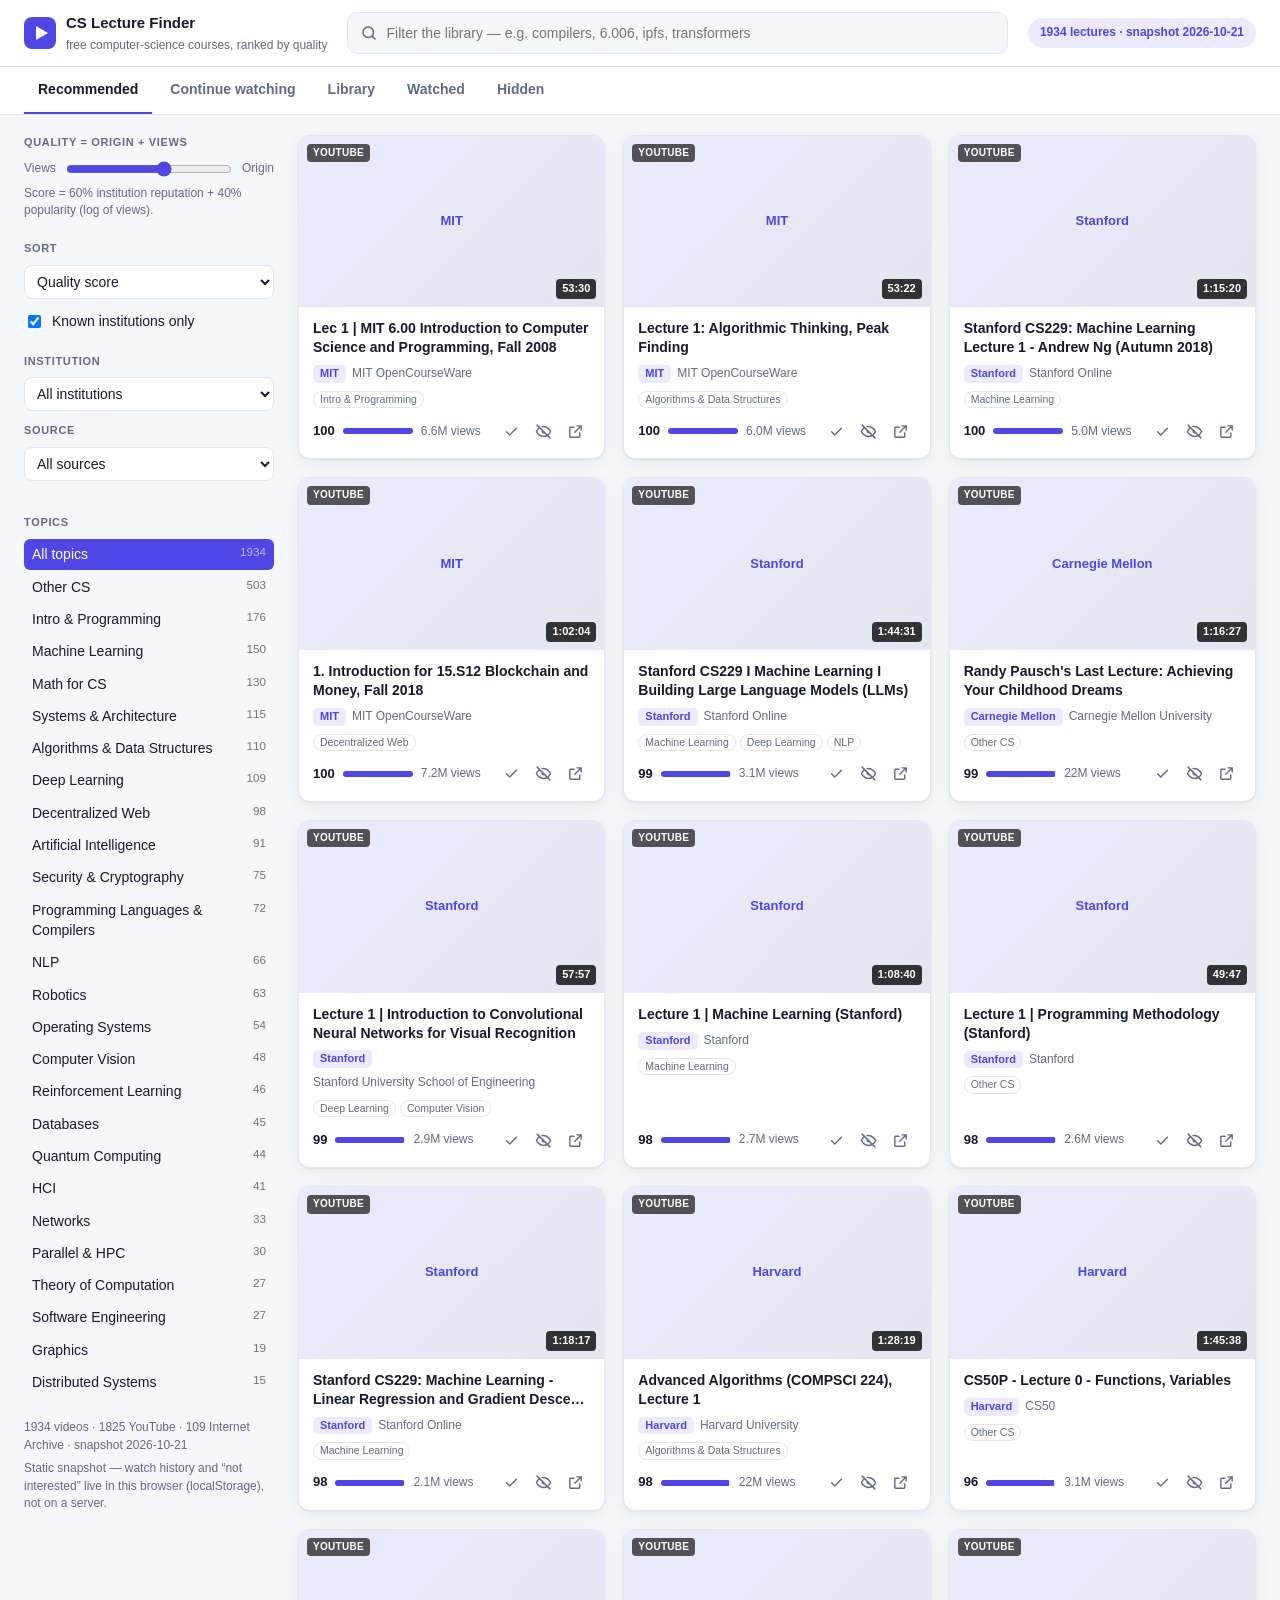
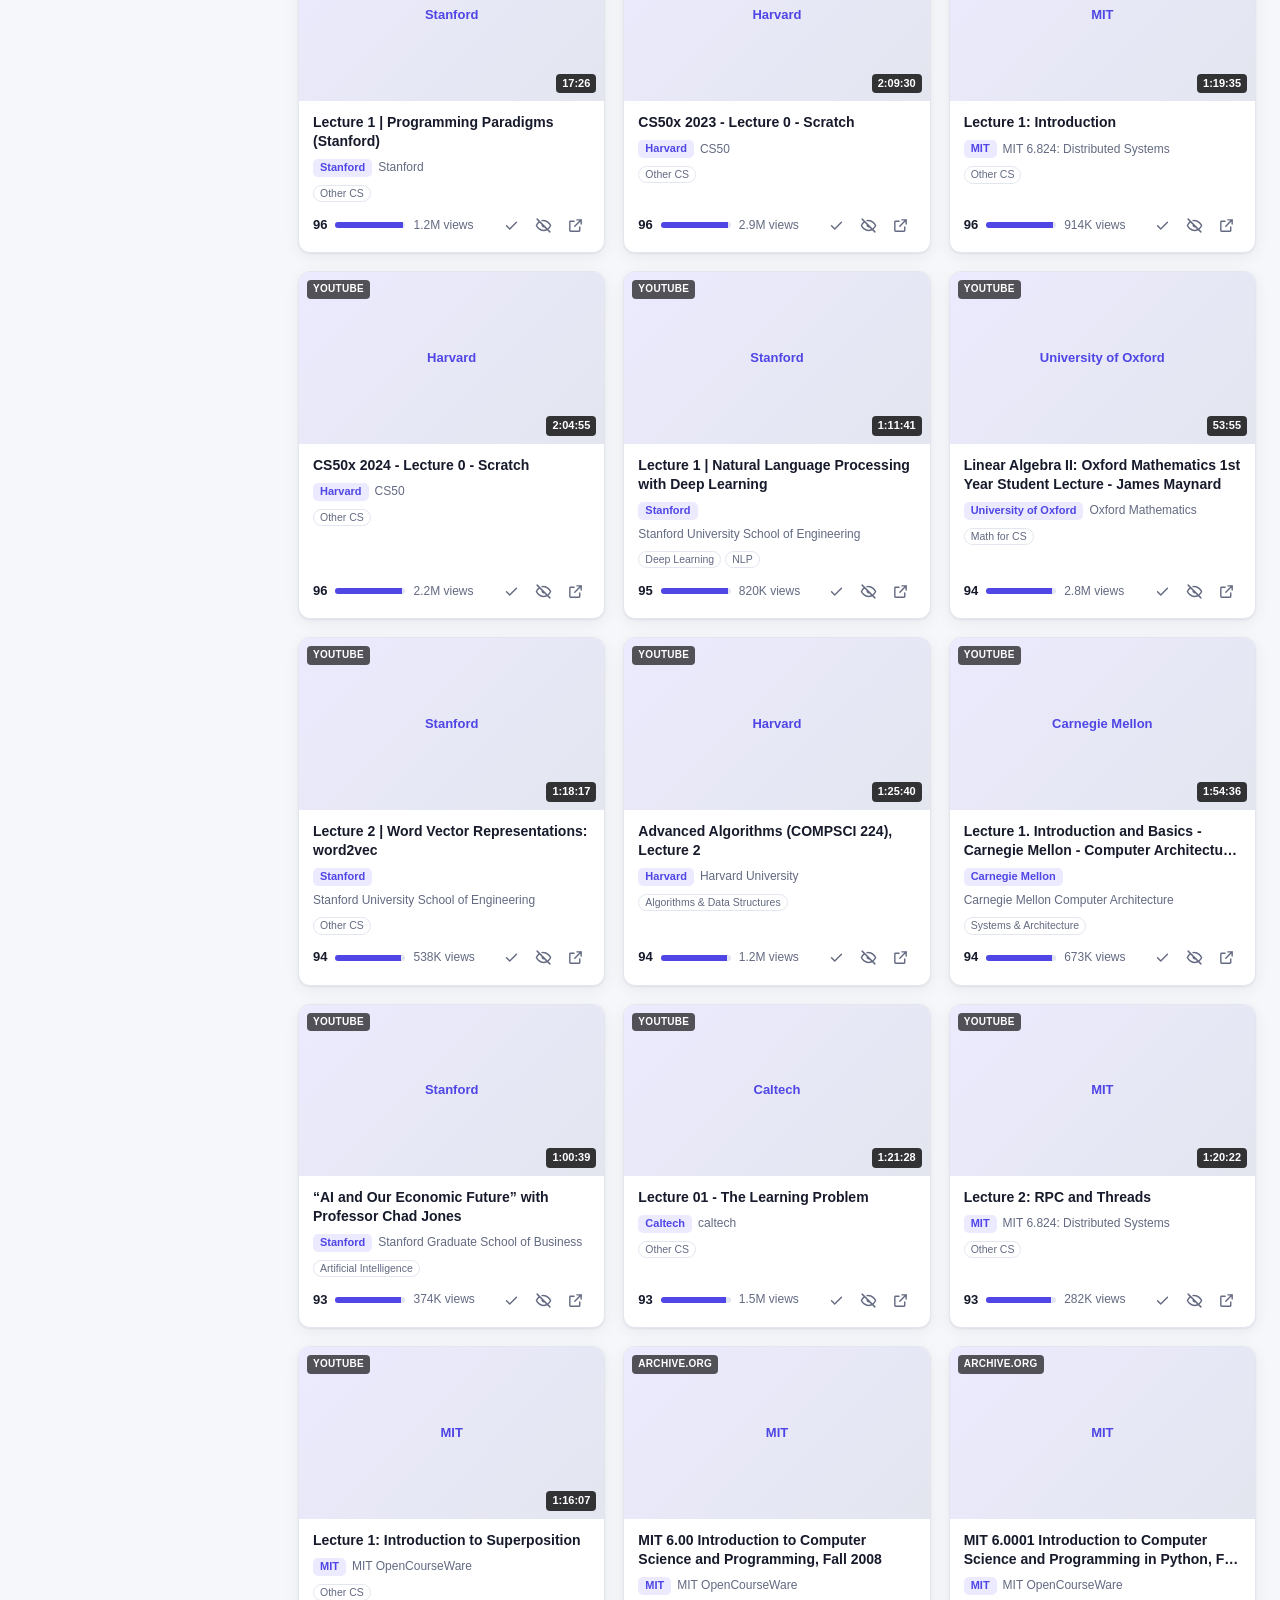
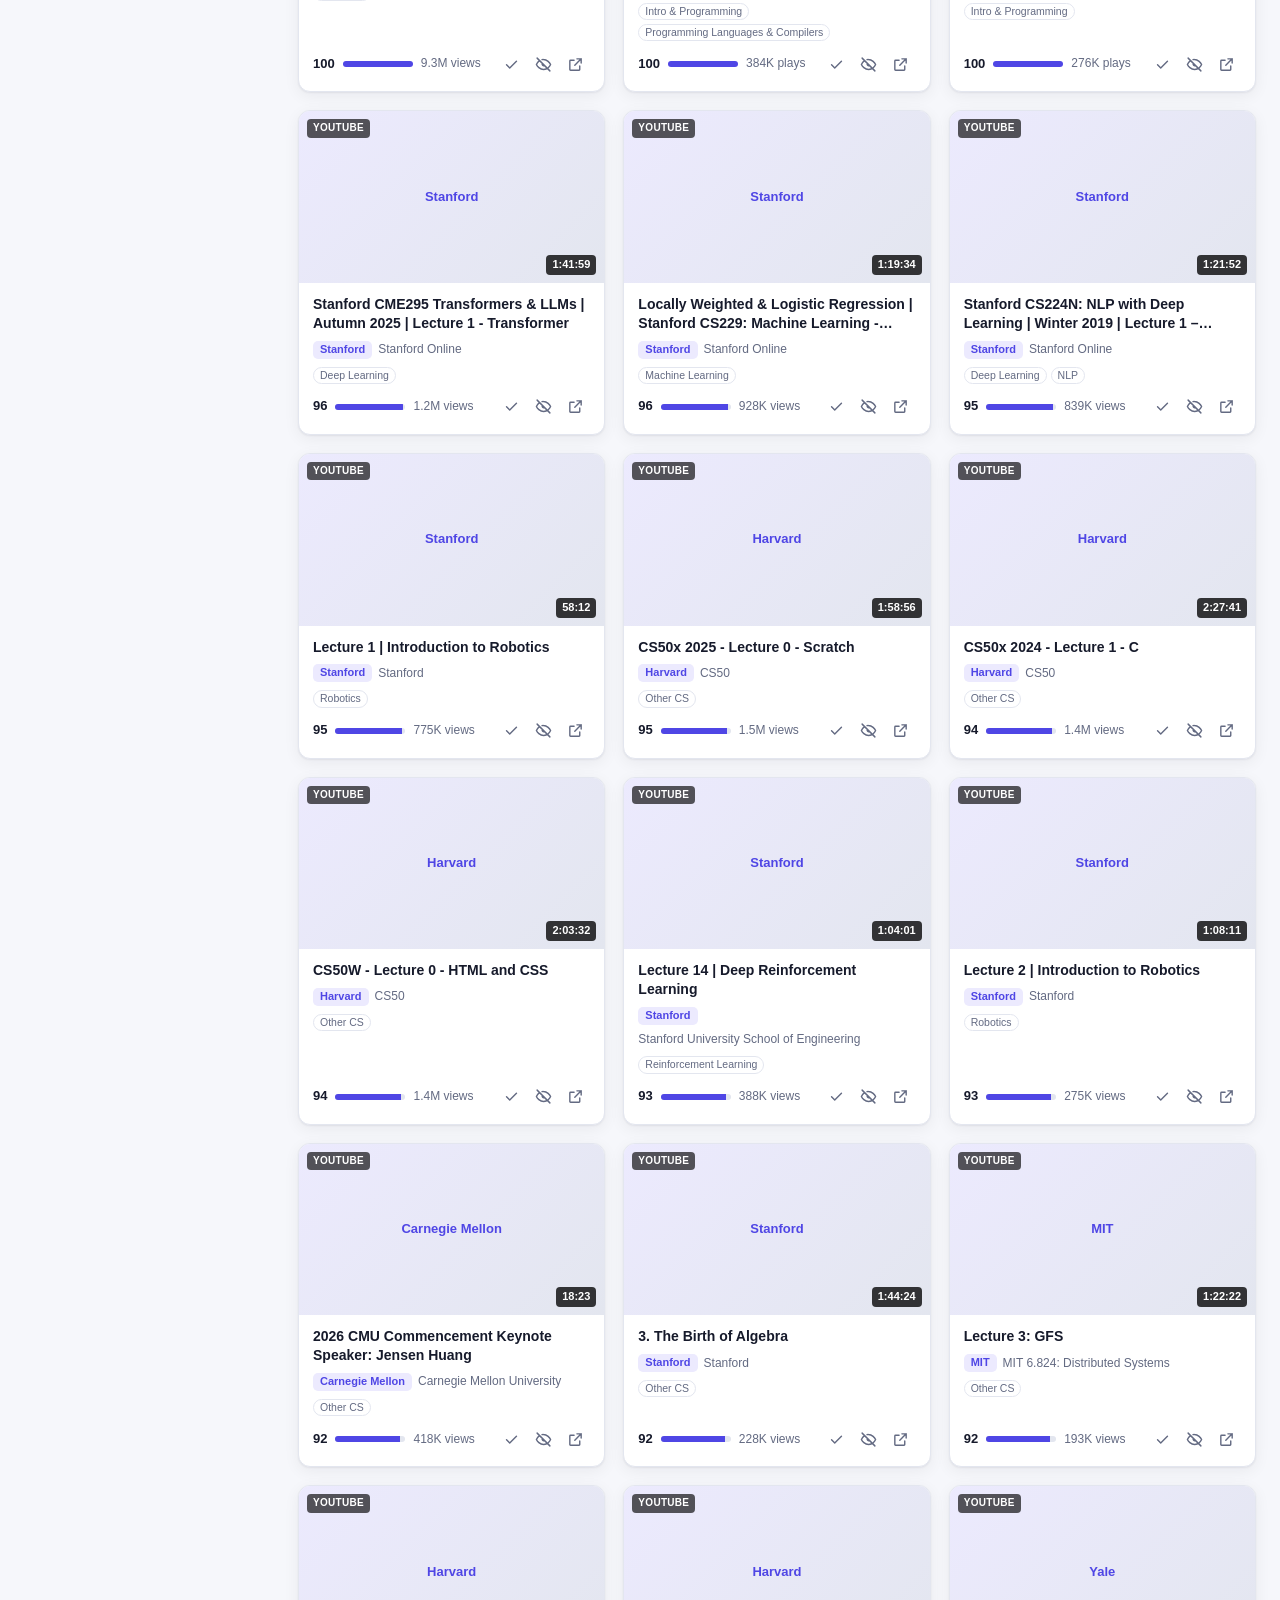
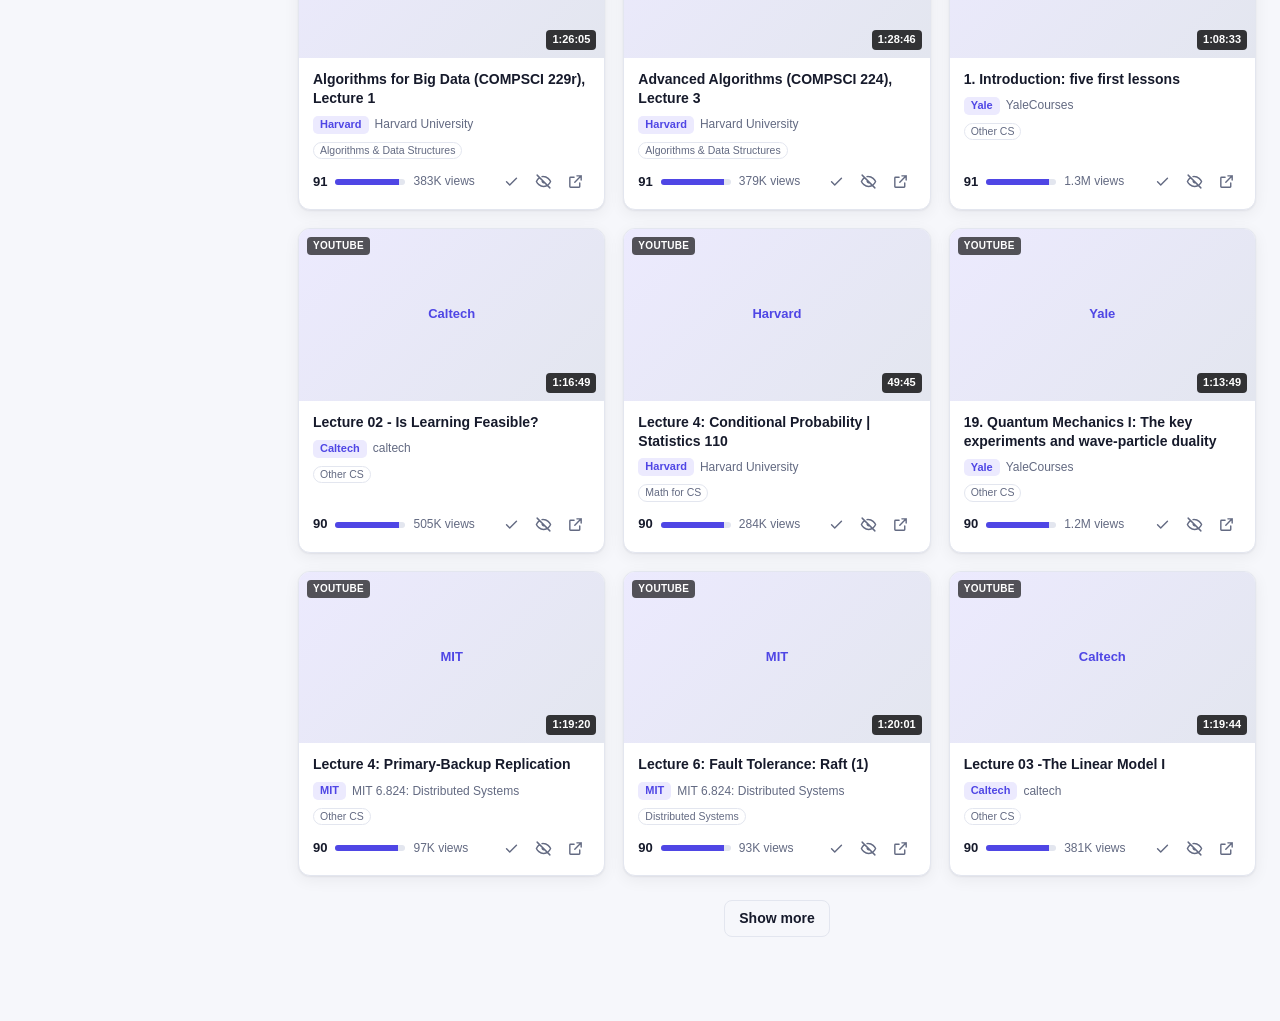
==== site/index.html @ f30299e4 "CS Lecture Finder: find, stream and track free CS lecture videos" ====
<!doctype html>
<html lang="en">
<head>
<meta charset="utf-8">
<meta name="viewport" content="width=device-width, initial-scale=1">
<meta name="referrer" content="strict-origin-when-cross-origin">
<title>CS Lecture Finder</title>
<link rel="stylesheet" href="style.css">
<link rel="icon" href="data:image/svg+xml,<svg xmlns='http://www.w3.org/2000/svg' viewBox='0 0 32 32'><rect width='32' height='32' rx='7' fill='%234f46e5'/><path d='M12 9l12 7-12 7z' fill='white'/></svg>">
</head>
<body>
<header class="top">
  <div class="brand">
    <span class="logo"><svg viewBox="0 0 32 32"><rect width="32" height="32" rx="8"/><path d="M12 9l12 7-12 7z"/></svg></span>
    <div><strong>CS Lecture Finder</strong><small>free computer-science courses, ranked by quality</small></div>
  </div>
  <form id="searchForm" class="search" autocomplete="off">
    <svg class="ico" viewBox="0 0 24 24"><circle cx="11" cy="11" r="7"/><path d="M20 20l-3.5-3.5"/></svg>
    <input id="q" type="search" placeholder="Filter the library — e.g. compilers, 6.006, ipfs, transformers">
  </form>
  <div class="top-actions">
    <span class="pill" id="snapshotPill" title="This is a static snapshot. Your watch history is stored in this browser only."></span>
  </div>
</header>

<nav class="tabs" id="tabs">
  <button data-view="recommended" class="active">Recommended</button>
  <button data-view="progress">Continue watching <span class="count" id="cProgress"></span></button>
  <button data-view="all">Library</button>
  <button data-view="watched">Watched <span class="count" id="cWatched"></span></button>
  <button data-view="hidden">Hidden <span class="count" id="cHidden"></span></button>
  <button class="filters-btn" id="filtersBtn" type="button">Filters</button>
</nav>

<div class="layout" id="layout">
  <aside class="side" id="side">
    <section>
      <h4>Quality = origin + views</h4>
      <div class="weight">
        <span>Views</span>
        <input type="range" id="weight" min="0" max="100" step="5" value="60">
        <span>Origin</span>
      </div>
      <p class="hint" id="weightHint"></p>
    </section>
    <section>
      <h4>Sort</h4>
      <select id="sort">
        <option value="quality">Quality score</option>
        <option value="views">Most viewed</option>
        <option value="reputation">Institution reputation</option>
        <option value="recent">Recently discovered</option>
      </select>
      <label class="check"><input type="checkbox" id="known" checked> Known institutions only</label>
    </section>
    <section>
      <h4>Institution</h4>
      <select id="instSel"><option value="">All institutions</option></select>
      <h4>Source</h4>
      <select id="sourceSel">
        <option value="">All sources</option>
        <option value="youtube">YouTube</option>
        <option value="archive">Internet Archive</option>
      </select>
    </section>
    <section>
      <h4>Topics</h4>
      <div id="topicList" class="topics"></div>
    </section>
    <p class="hint" id="libStats"></p>
    <p class="hint">Static snapshot — watch history and “not interested” live in this browser (localStorage), not on a server.</p>
  </aside>

  <main id="main">
    <div id="grid" class="grid"></div>
    <div class="more"><button id="moreBtn" class="btn ghost hidden">Show more</button></div>
  </main>
</div>

<!-- Player -->
<div id="player" class="modal hidden" role="dialog" aria-modal="true">
  <div class="modal-card">
    <button class="close" id="closePlayer" aria-label="Close">&times;</button>
    <div class="stage"><div id="stage"></div></div>
    <div class="player-info">
      <div class="pi-main">
        <h2 id="pTitle"></h2>
        <div class="meta" id="pMeta"></div>
        <div class="scorebox" id="pScore"></div>
        <p class="desc" id="pDesc"></p>
      </div>
      <div class="pi-actions">
        <button class="btn" id="pWatched"></button>
        <a class="btn ghost" id="pExternal" target="_blank" rel="noopener">Open on source</a>
        <button class="btn ghost" id="pHide">Not interested</button>
        <button class="btn ghost" id="pNext">Next recommended &rarr;</button>
      </div>
    </div>
    <div class="upnext"><h4>Up next</h4><div id="upnext"></div></div>
  </div>
</div>

<div id="toast" class="toast hidden"></div>
<script src="app.js"></script>
</body>
</html>
---- site/style.css ----
:root {
  --bg: #f6f7fb; --panel: #ffffff; --ink: #161a2b; --muted: #636a82; --line: #e3e6ef;
  --accent: #4f46e5; --accent-ink: #fff; --accent-soft: #eceafe; --good: #10915a; --warn: #b7791f;
  --shadow: 0 1px 2px rgba(20,24,40,.06), 0 4px 16px rgba(20,24,40,.06);
  --radius: 12px;
  color-scheme: light;
}
@media (prefers-color-scheme: dark) {
  :root {
    --bg: #0f1117; --panel: #181b24; --ink: #e8eaf2; --muted: #9aa1b8; --line: #2a2e3b;
    --accent: #8b83ff; --accent-ink: #0f1117; --accent-soft: #262447; --good: #3ccf8e; --warn: #f0b252;
    --shadow: 0 1px 2px rgba(0,0,0,.4), 0 6px 20px rgba(0,0,0,.3);
    color-scheme: dark;
  }
}
* { box-sizing: border-box; }
html, body { margin: 0; background: var(--bg); color: var(--ink);
  font: 14px/1.45 -apple-system, BlinkMacSystemFont, "Inter", "Segoe UI", Roboto, sans-serif; }
button, input, select { font: inherit; color: inherit; }
.hidden { display: none !important; }

/* header */
.top { position: sticky; top: 0; z-index: 20; display: flex; gap: 20px; align-items: center;
  padding: 12px 24px; background: color-mix(in srgb, var(--panel) 92%, transparent);
  backdrop-filter: blur(10px); border-bottom: 1px solid var(--line); }
.brand { display: flex; gap: 10px; align-items: center; min-width: 230px; }
.brand strong { display: block; font-size: 15px; }
.brand small { color: var(--muted); font-size: 12px; }
.logo svg { width: 32px; height: 32px; display: block; }
.logo rect { fill: var(--accent); } .logo path { fill: var(--accent-ink); }
.search { flex: 1; display: flex; align-items: center; gap: 8px; background: var(--bg);
  border: 1px solid var(--line); border-radius: 10px; padding: 4px 4px 4px 12px; max-width: 760px; }
.search:focus-within { border-color: var(--accent); }
.search input { flex: 1; min-width: 0; width: 0; border: 0; background: transparent; outline: none; padding: 6px 0; }
.ico { width: 18px; height: 18px; fill: none; stroke: var(--muted); stroke-width: 2; stroke-linecap: round; }
.top-actions { display: flex; gap: 8px; align-items: center; }

.btn { border: 1px solid var(--accent); background: var(--accent); color: var(--accent-ink);
  padding: 7px 14px; border-radius: 8px; cursor: pointer; font-weight: 600; white-space: nowrap;
  text-decoration: none; display: inline-flex; align-items: center; gap: 6px; }
.btn:hover { filter: brightness(1.08); }
.btn.ghost { background: transparent; color: var(--ink); border-color: var(--line); }
.btn.ghost:hover { border-color: var(--accent); color: var(--accent); }
.btn:disabled { opacity: .5; cursor: default; }

.pill { display: inline-flex; align-items: center; gap: 8px; padding: 6px 12px; border-radius: 999px;
  background: var(--accent-soft); color: var(--accent); font-size: 12px; font-weight: 600; max-width: 340px; }
.pill span:last-child { overflow: hidden; text-overflow: ellipsis; white-space: nowrap; }
.spinner { width: 12px; height: 12px; border-radius: 50%; border: 2px solid currentColor;
  border-right-color: transparent; animation: spin .8s linear infinite; flex: none; }
@keyframes spin { to { transform: rotate(360deg); } }

/* tabs */
.tabs { display: flex; gap: 4px; padding: 0 24px; border-bottom: 1px solid var(--line); background: var(--panel); overflow-x: auto; }
.tabs button { border: 0; background: none; padding: 12px 14px; cursor: pointer; color: var(--muted);
  font-weight: 600; border-bottom: 2px solid transparent; white-space: nowrap; }
.tabs button.active { color: var(--ink); border-bottom-color: var(--accent); }
.count { font-size: 11px; background: var(--line); color: var(--muted); padding: 1px 7px; border-radius: 999px; margin-left: 4px; }
.count:empty { display: none; }

/* layout */
.layout.wide { grid-template-columns: 1fr; }
.filters-btn { display: none; margin-left: auto; }
.layout { display: grid; grid-template-columns: 250px 1fr; gap: 24px; padding: 20px 24px 60px; }
.side section { margin-bottom: 22px; }
.side h4 { margin: 0 0 8px; font-size: 11px; text-transform: uppercase; letter-spacing: .06em; color: var(--muted); }
.side select { width: 100%; padding: 7px 8px; border-radius: 8px; border: 1px solid var(--line); background: var(--panel); margin-bottom: 12px; }
.check { display: flex; gap: 8px; align-items: center; cursor: pointer; }
.weight { display: flex; align-items: center; gap: 8px; font-size: 12px; color: var(--muted); }
.weight input { flex: 1; accent-color: var(--accent); }
.hint { color: var(--muted); font-size: 12px; margin: 6px 0 0; }
.topics { display: flex; flex-direction: column; gap: 2px; }
.topics button { display: flex; justify-content: space-between; border: 0; background: none; text-align: left;
  padding: 5px 8px; border-radius: 6px; cursor: pointer; color: var(--ink); }
.topics button:hover { background: var(--accent-soft); }
.topics button.active { background: var(--accent); color: var(--accent-ink); }
.topics button small { color: inherit; opacity: .6; }

.banner { background: var(--panel); border: 1px solid var(--line); border-radius: var(--radius);
  padding: 16px 18px; margin-bottom: 18px; box-shadow: var(--shadow); }
.banner h3 { margin: 0 0 4px; }
.banner p { margin: 0; color: var(--muted); }

/* grid */
.grid { display: grid; grid-template-columns: repeat(auto-fill, minmax(270px, 1fr)); gap: 18px; }
.card { background: var(--panel); border: 1px solid var(--line); border-radius: var(--radius); overflow: hidden;
  box-shadow: var(--shadow); display: flex; flex-direction: column; transition: transform .12s ease, border-color .12s; }
.card:hover { transform: translateY(-2px); border-color: color-mix(in srgb, var(--accent) 40%, var(--line)); }
.thumb { position: relative; aspect-ratio: 16/9; background: linear-gradient(135deg, var(--accent-soft), var(--line)); cursor: pointer; overflow: hidden; }
.thumb img { width: 100%; height: 100%; object-fit: cover; display: block; }
.thumb .ph { position: absolute; inset: 0; display: grid; place-items: center; color: var(--accent); font-weight: 700; font-size: 13px; padding: 12px; text-align: center; }
.thumb .dur { position: absolute; right: 8px; bottom: 8px; background: rgba(0,0,0,.78); color: #fff; font-size: 11px; font-weight: 600; padding: 2px 6px; border-radius: 4px; }
.thumb .src { position: absolute; left: 8px; top: 8px; background: rgba(0,0,0,.65); color: #fff; font-size: 10px; font-weight: 700; padding: 2px 6px; border-radius: 4px; letter-spacing: .03em; }
.thumb .prog { position: absolute; left: 0; bottom: 0; height: 3px; background: #ef4444; }
.thumb .done { position: absolute; inset: 0; background: rgba(0,0,0,.55); display: grid; place-items: center; color: #fff; font-weight: 700; }
.thumb .play { position: absolute; inset: 0; display: grid; place-items: center; opacity: 0; transition: opacity .15s; background: rgba(0,0,0,.25); }
.thumb:hover .play { opacity: 1; }
.play svg { width: 54px; height: 54px; }
.body { padding: 12px 14px 12px; display: flex; flex-direction: column; gap: 8px; flex: 1; }
.title { font-weight: 650; font-size: 14px; line-height: 1.35; cursor: pointer; display: -webkit-box; -webkit-line-clamp: 2; -webkit-box-orient: vertical; overflow: hidden; }
.title:hover { color: var(--accent); }
.sub { display: flex; gap: 6px; align-items: center; flex-wrap: wrap; color: var(--muted); font-size: 12px; }
.inst { background: var(--accent-soft); color: var(--accent); font-weight: 700; padding: 1px 7px; border-radius: 5px; font-size: 11px; }
.inst.unknown { background: var(--line); color: var(--muted); }
.foot { display: flex; align-items: center; justify-content: space-between; margin-top: auto; }
.q { display: flex; align-items: center; gap: 8px; font-size: 12px; color: var(--muted); }
.qbar { width: 70px; height: 6px; border-radius: 3px; background: var(--line); overflow: hidden; }
.qbar i { display: block; height: 100%; background: var(--accent); }
.q b { color: var(--ink); font-size: 13px; }
.acts { display: flex; gap: 2px; }
.icon-btn { border: 0; background: none; width: 30px; height: 30px; border-radius: 7px; cursor: pointer; display: grid; place-items: center; color: var(--muted); text-decoration: none; }
.icon-btn:hover { background: var(--accent-soft); color: var(--accent); }
.icon-btn.on { color: var(--good); }
.icon-btn svg { width: 17px; height: 17px; fill: none; stroke: currentColor; stroke-width: 2; stroke-linecap: round; stroke-linejoin: round; }
.chips { display: flex; gap: 4px; flex-wrap: wrap; }
.chip { font-size: 10.5px; color: var(--muted); border: 1px solid var(--line); padding: 0 6px; border-radius: 999px; }
.more { display: flex; justify-content: center; padding: 24px; }
.empty { grid-column: 1/-1; text-align: center; color: var(--muted); padding: 60px 20px; }

/* institutions table */
table.inst-t { width: 100%; border-collapse: collapse; background: var(--panel); border: 1px solid var(--line); border-radius: var(--radius); overflow: hidden; }
.inst-t th, .inst-t td { padding: 9px 12px; border-bottom: 1px solid var(--line); text-align: left; }
.inst-t th { font-size: 11px; text-transform: uppercase; letter-spacing: .05em; color: var(--muted); }
.inst-t input { width: 70px; padding: 4px 6px; border-radius: 6px; border: 1px solid var(--line); background: var(--bg); }
.inst-t code { font-size: 11px; color: var(--muted); }
.inst-t .mod { color: var(--warn); font-weight: 700; }

/* modal / player */
.modal { position: fixed; inset: 0; z-index: 50; background: rgba(6,8,15,.72); display: flex; align-items: flex-start; justify-content: center; padding: 4vh 16px; overflow-y: auto; }
.modal-card { position: relative; background: var(--panel); border-radius: 14px; width: min(1100px, 100%); box-shadow: 0 20px 60px rgba(0,0,0,.4); overflow: hidden; }
.modal-card.small { width: min(520px, 100%); padding: 22px; }
.modal-card.small input { width: 100%; padding: 9px 10px; border-radius: 8px; border: 1px solid var(--line); background: var(--bg); margin: 8px 0 14px; }
.modal-card .row { display: flex; justify-content: flex-end; }
.close { position: absolute; top: 8px; right: 10px; z-index: 3; width: 34px; height: 34px; border-radius: 50%; border: 0; background: rgba(0,0,0,.55); color: #fff; font-size: 22px; cursor: pointer; line-height: 1; }
.stage { background: #000; aspect-ratio: 16/9; position: relative; }
.stage > div, .stage iframe { position: absolute; inset: 0; width: 100%; height: 100%; border: 0; }
.fallback { position: absolute; inset: 0; display: grid; place-items: center; text-align: center; color: #fff; padding: 30px;
  background-size: cover; background-position: center; }
.fallback::before { content: ""; position: absolute; inset: 0; background: rgba(0,0,0,.72); }
.fallback > div { position: relative; max-width: 460px; }
.fallback h3 { margin: 0 0 8px; }
.fallback p { color: #ccd; margin: 0 0 16px; }
.fallback .row2 { display: flex; gap: 8px; justify-content: center; flex-wrap: wrap; }
.fallback .btn.ghost { color: #fff; border-color: rgba(255,255,255,.4); }
.player-info { display: flex; gap: 20px; padding: 18px 22px; border-bottom: 1px solid var(--line); }
.pi-main { flex: 1; min-width: 0; }
.pi-main h2 { margin: 0 0 6px; font-size: 19px; line-height: 1.3; }
.meta { color: var(--muted); display: flex; gap: 8px; flex-wrap: wrap; align-items: center; }
.desc { color: var(--muted); font-size: 13px; margin: 10px 0 0; max-height: 4.5em; overflow: hidden; }
.pi-actions { display: flex; flex-direction: column; gap: 8px; min-width: 190px; }
.pi-actions .btn { justify-content: center; }
.btn.watched { background: var(--good); border-color: var(--good); color: #fff; }
.scorebox { display: flex; gap: 16px; margin-top: 10px; font-size: 12px; color: var(--muted); flex-wrap: wrap; }
.scorebox b { color: var(--ink); font-size: 15px; }
.upnext { padding: 14px 22px 20px; }
.upnext h4 { margin: 0 0 10px; font-size: 11px; text-transform: uppercase; letter-spacing: .06em; color: var(--muted); }
#upnext { display: grid; grid-template-columns: repeat(auto-fill, minmax(200px, 1fr)); gap: 12px; }
.mini { display: flex; flex-direction: column; gap: 6px; cursor: pointer; }
.mini .thumb { border-radius: 8px; }
.mini span { font-size: 12.5px; font-weight: 600; display: -webkit-box; -webkit-line-clamp: 2; -webkit-box-orient: vertical; overflow: hidden; }
.mini small { color: var(--muted); font-size: 11px; }

.toast { position: fixed; bottom: 20px; left: 50%; transform: translateX(-50%); background: var(--ink); color: var(--panel); padding: 10px 16px; border-radius: 10px; z-index: 80; font-weight: 600; box-shadow: var(--shadow); }

@media (max-width: 900px) {
  .top { flex-wrap: wrap; padding: 10px 16px; }
  .brand { min-width: 0; }
  .search { order: 3; flex-basis: 100%; min-width: 0; }
  .layout { grid-template-columns: 1fr; padding: 16px; }
  .side { display: none; }
  .side.open { display: block; }
  .filters-btn { display: inline-block; }
  .search .btn { padding: 6px 10px; }
  .player-info { flex-direction: column; }
  .tabs { padding: 0 16px; }
}
.btn svg { width: 15px; height: 15px; fill: none; stroke: currentColor; stroke-width: 2; stroke-linecap: round; stroke-linejoin: round; flex: none; }
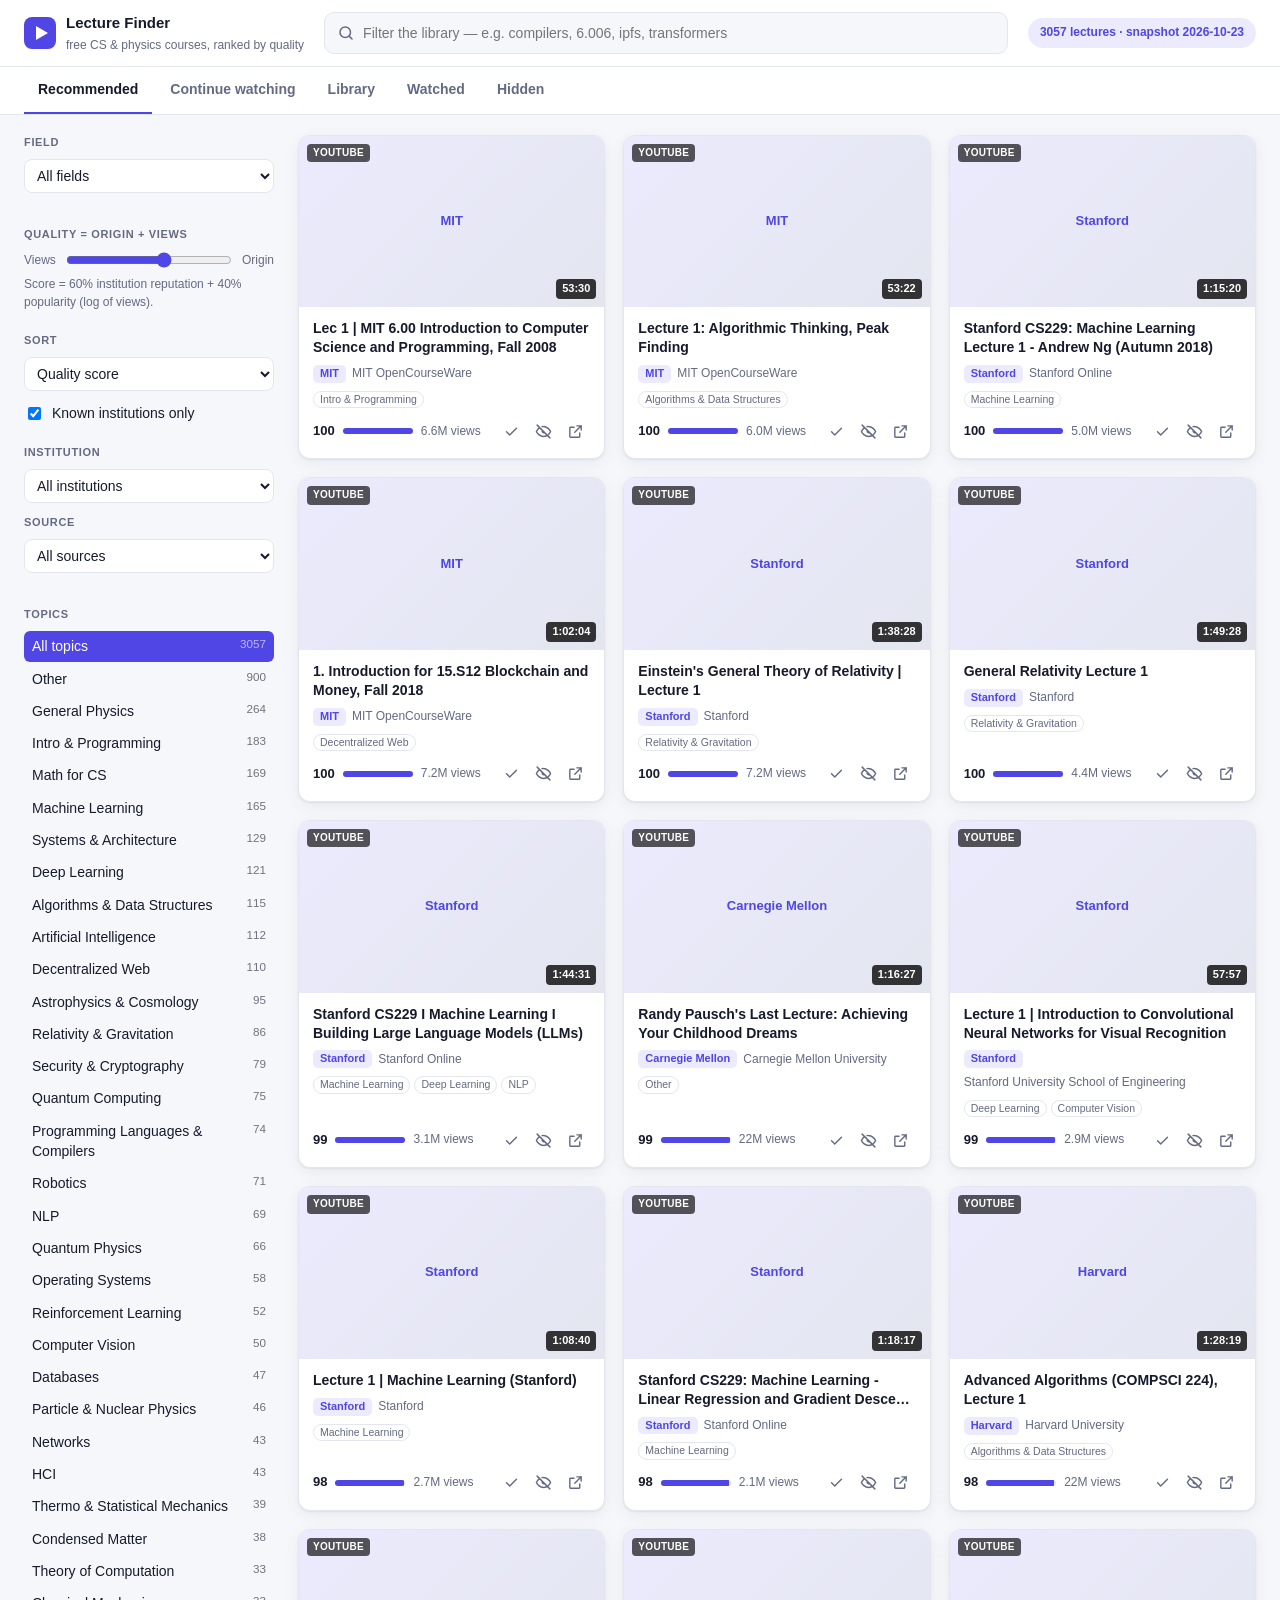
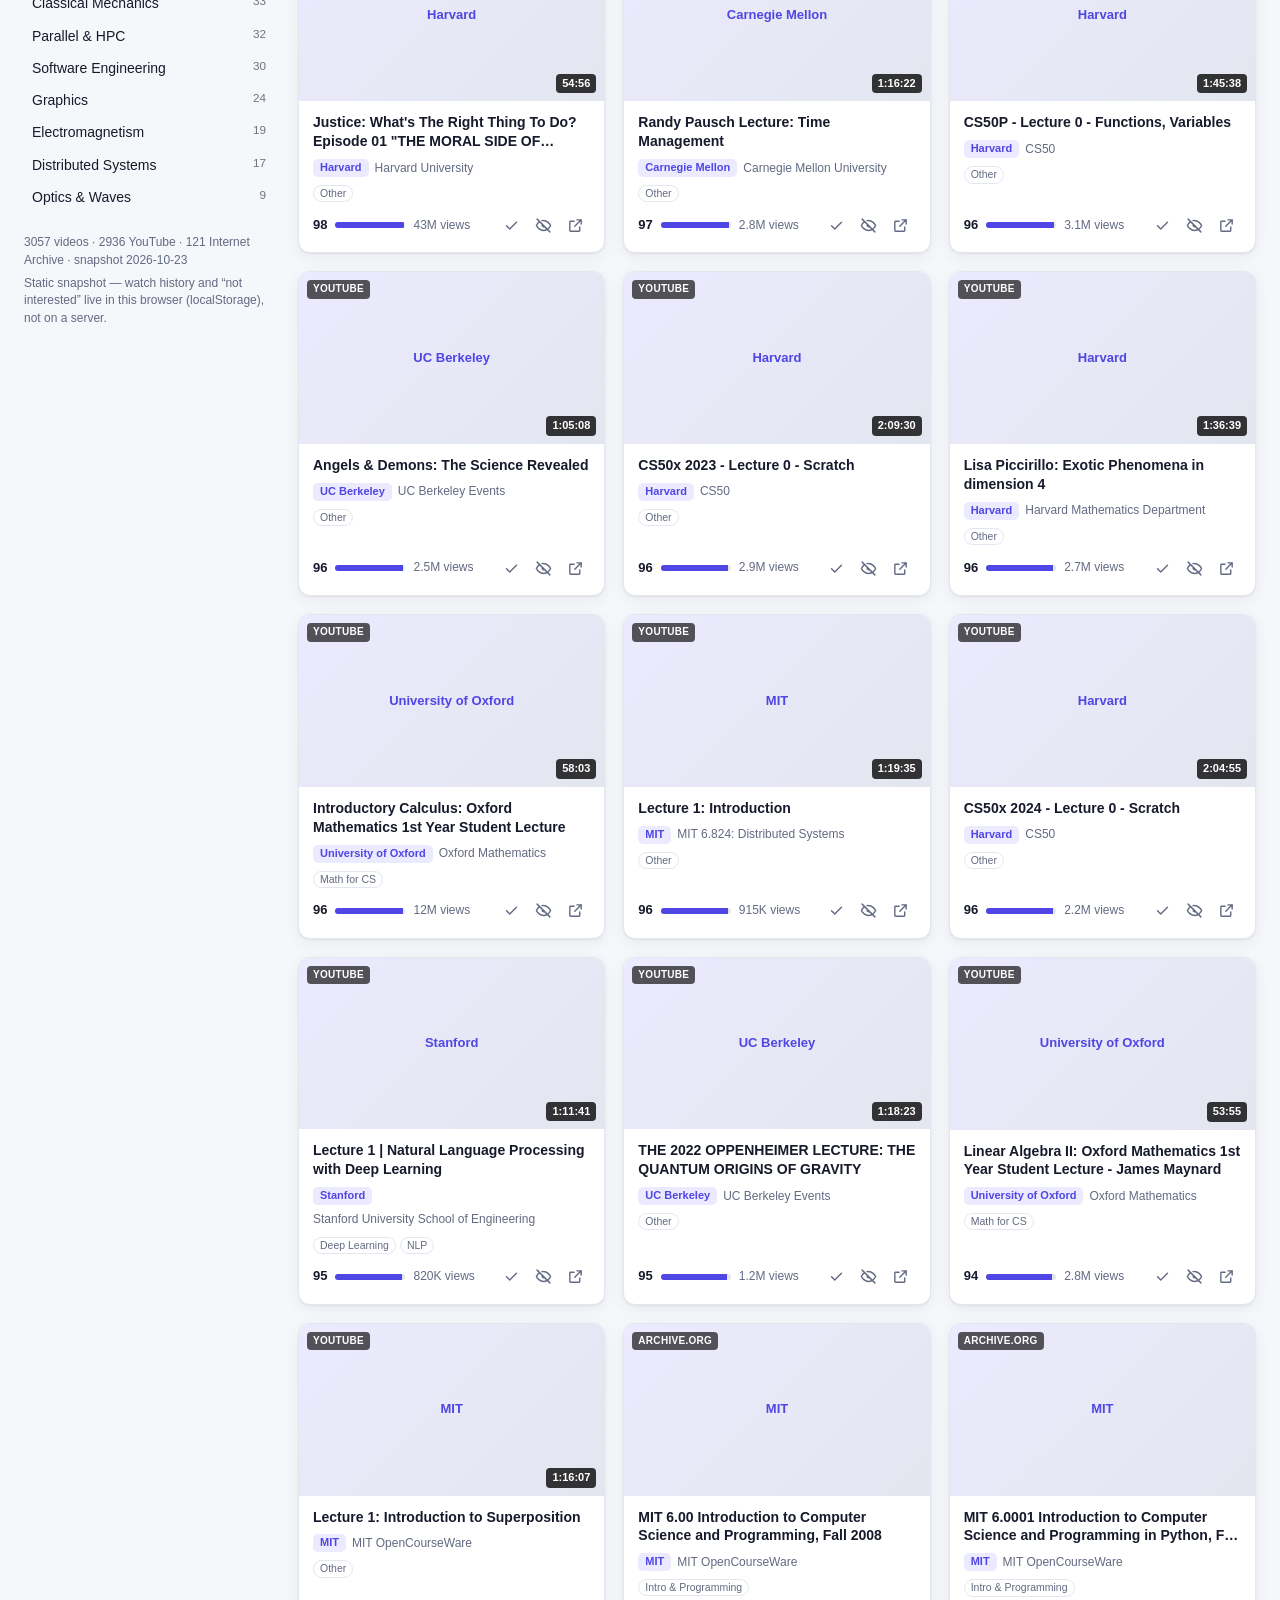
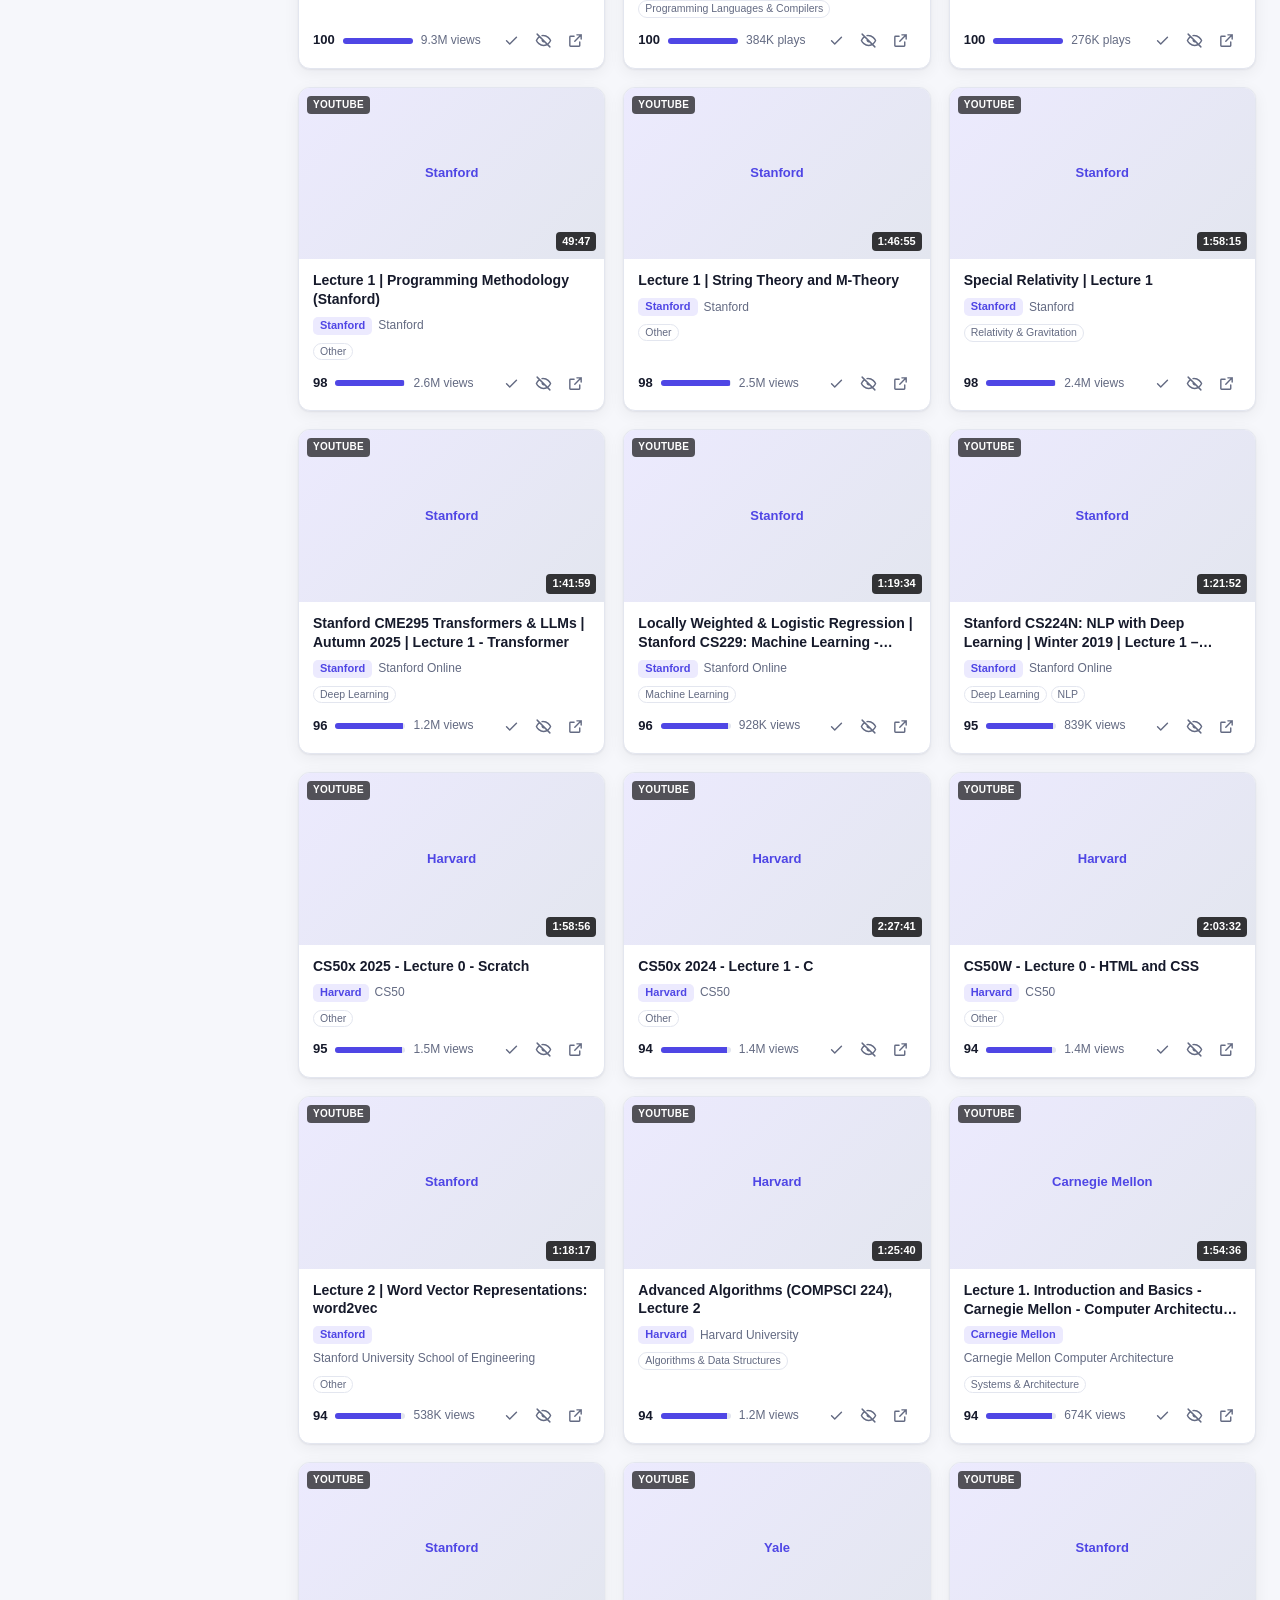
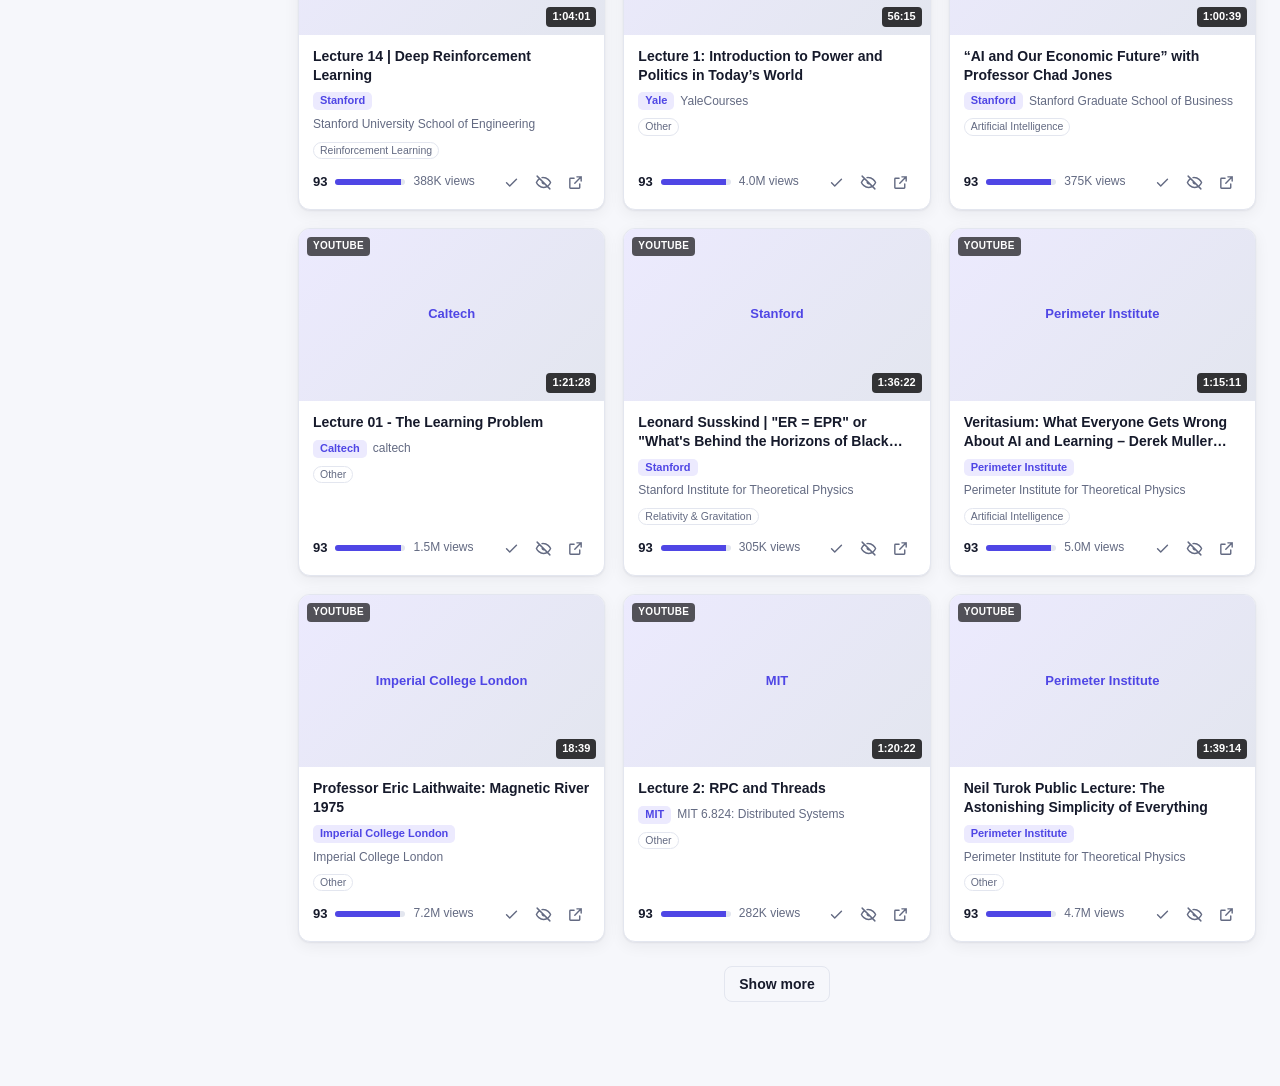
==== commit 7423f5d8: "Add physics catalog: topic rubrics, crawl queries, field filter, updated snapshot" ====
--- a/site/index.html
+++ b/site/index.html
@@ -12,7 +12,7 @@
 <header class="top">
   <div class="brand">
     <span class="logo"><svg viewBox="0 0 32 32"><rect width="32" height="32" rx="8"/><path d="M12 9l12 7-12 7z"/></svg></span>
-    <div><strong>CS Lecture Finder</strong><small>free computer-science courses, ranked by quality</small></div>
+    <div><strong>Lecture Finder</strong><small>free CS &amp; physics courses, ranked by quality</small></div>
   </div>
   <form id="searchForm" class="search" autocomplete="off">
     <svg class="ico" viewBox="0 0 24 24"><circle cx="11" cy="11" r="7"/><path d="M20 20l-3.5-3.5"/></svg>
@@ -34,6 +34,14 @@
 
 <div class="layout" id="layout">
   <aside class="side" id="side">
+    <section>
+      <h4>Field</h4>
+      <select id="fieldSel">
+        <option value="">All fields</option>
+        <option value="cs">Computer Science</option>
+        <option value="physics">Physics</option>
+      </select>
+    </section>
     <section>
       <h4>Quality = origin + views</h4>
       <div class="weight">
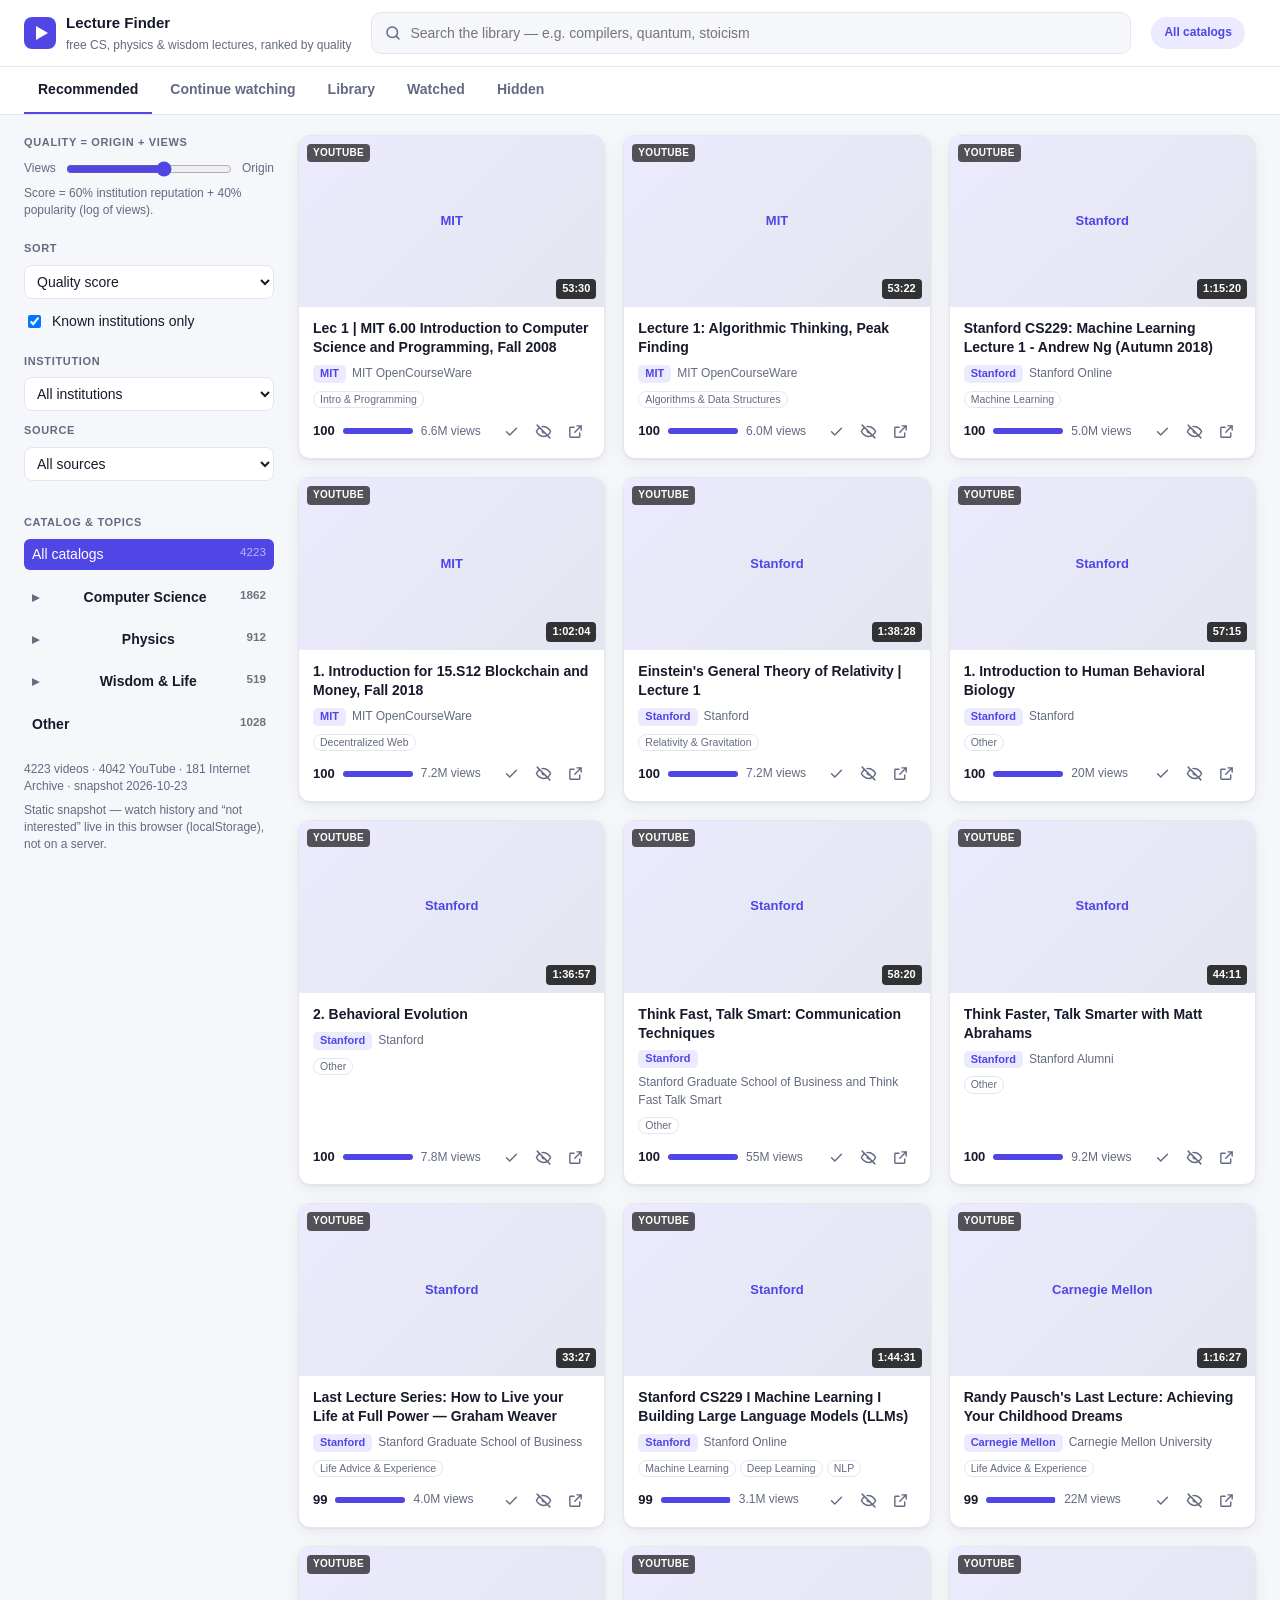
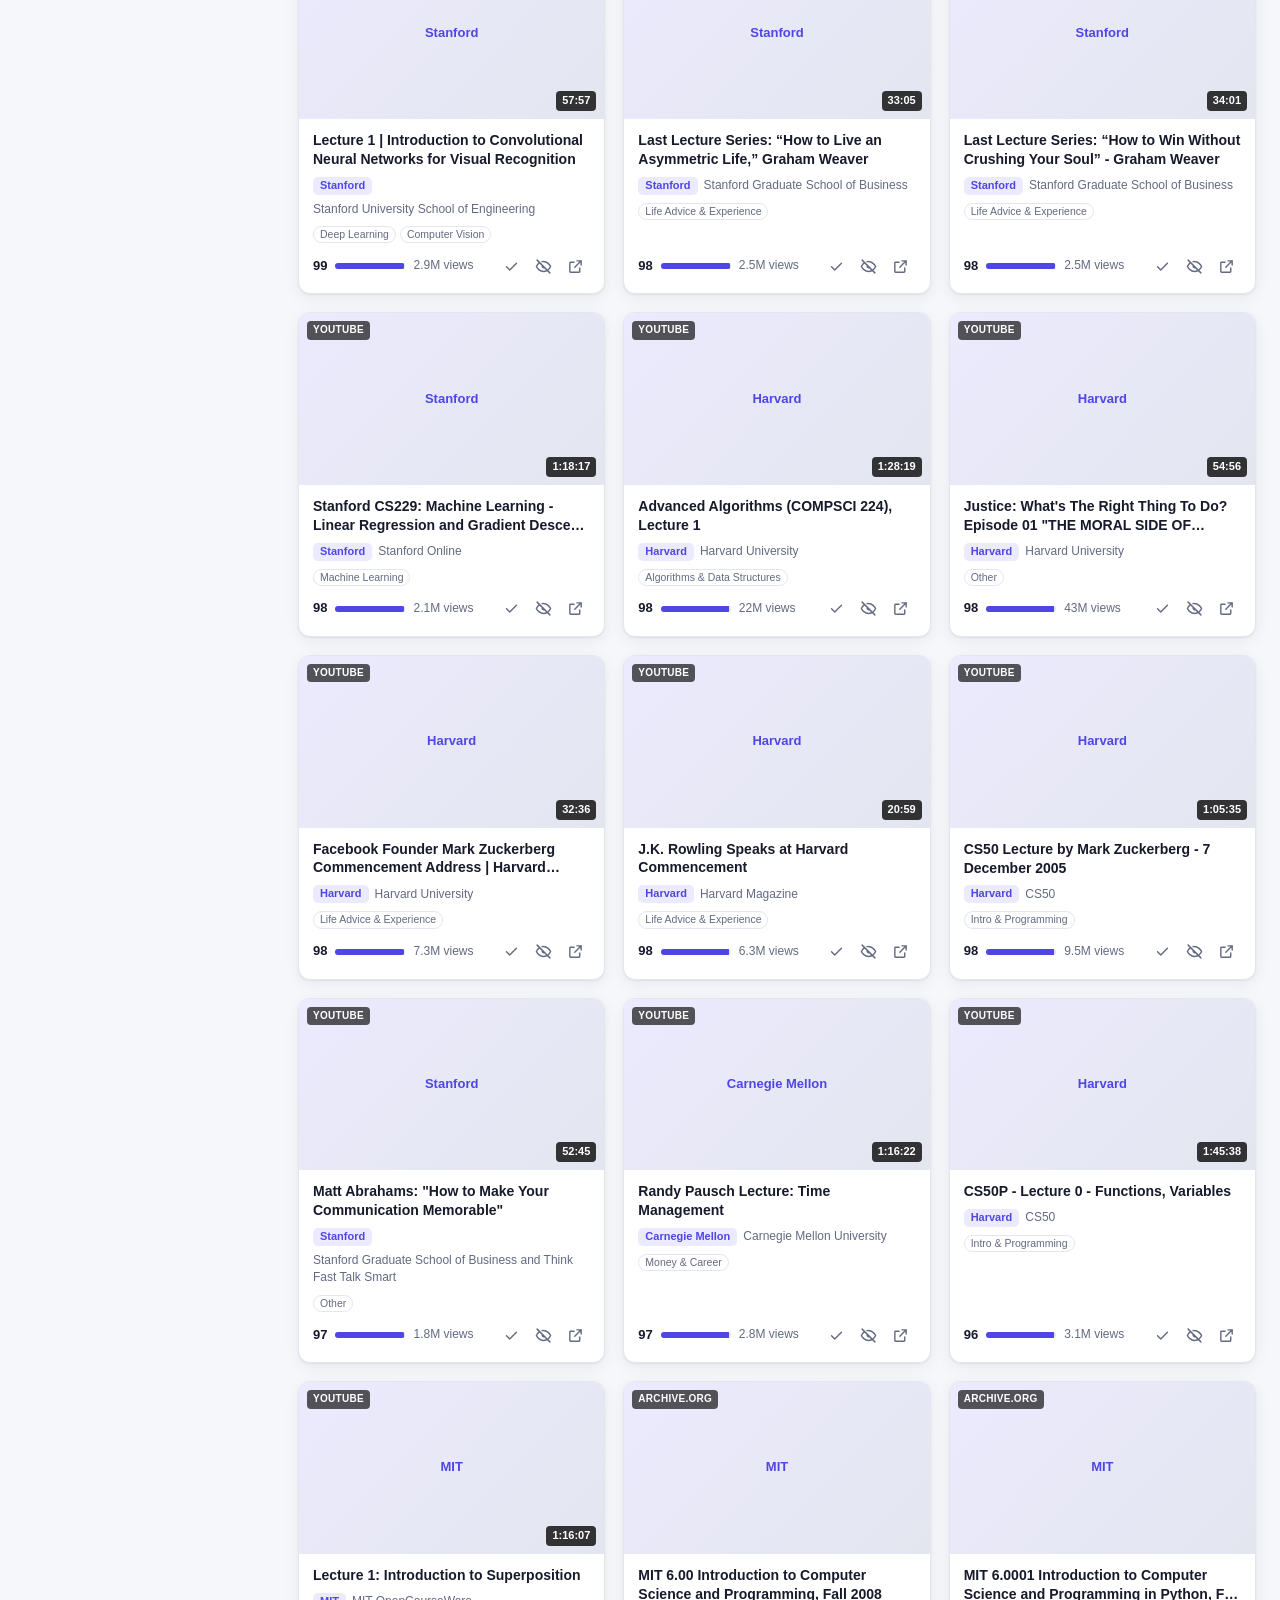
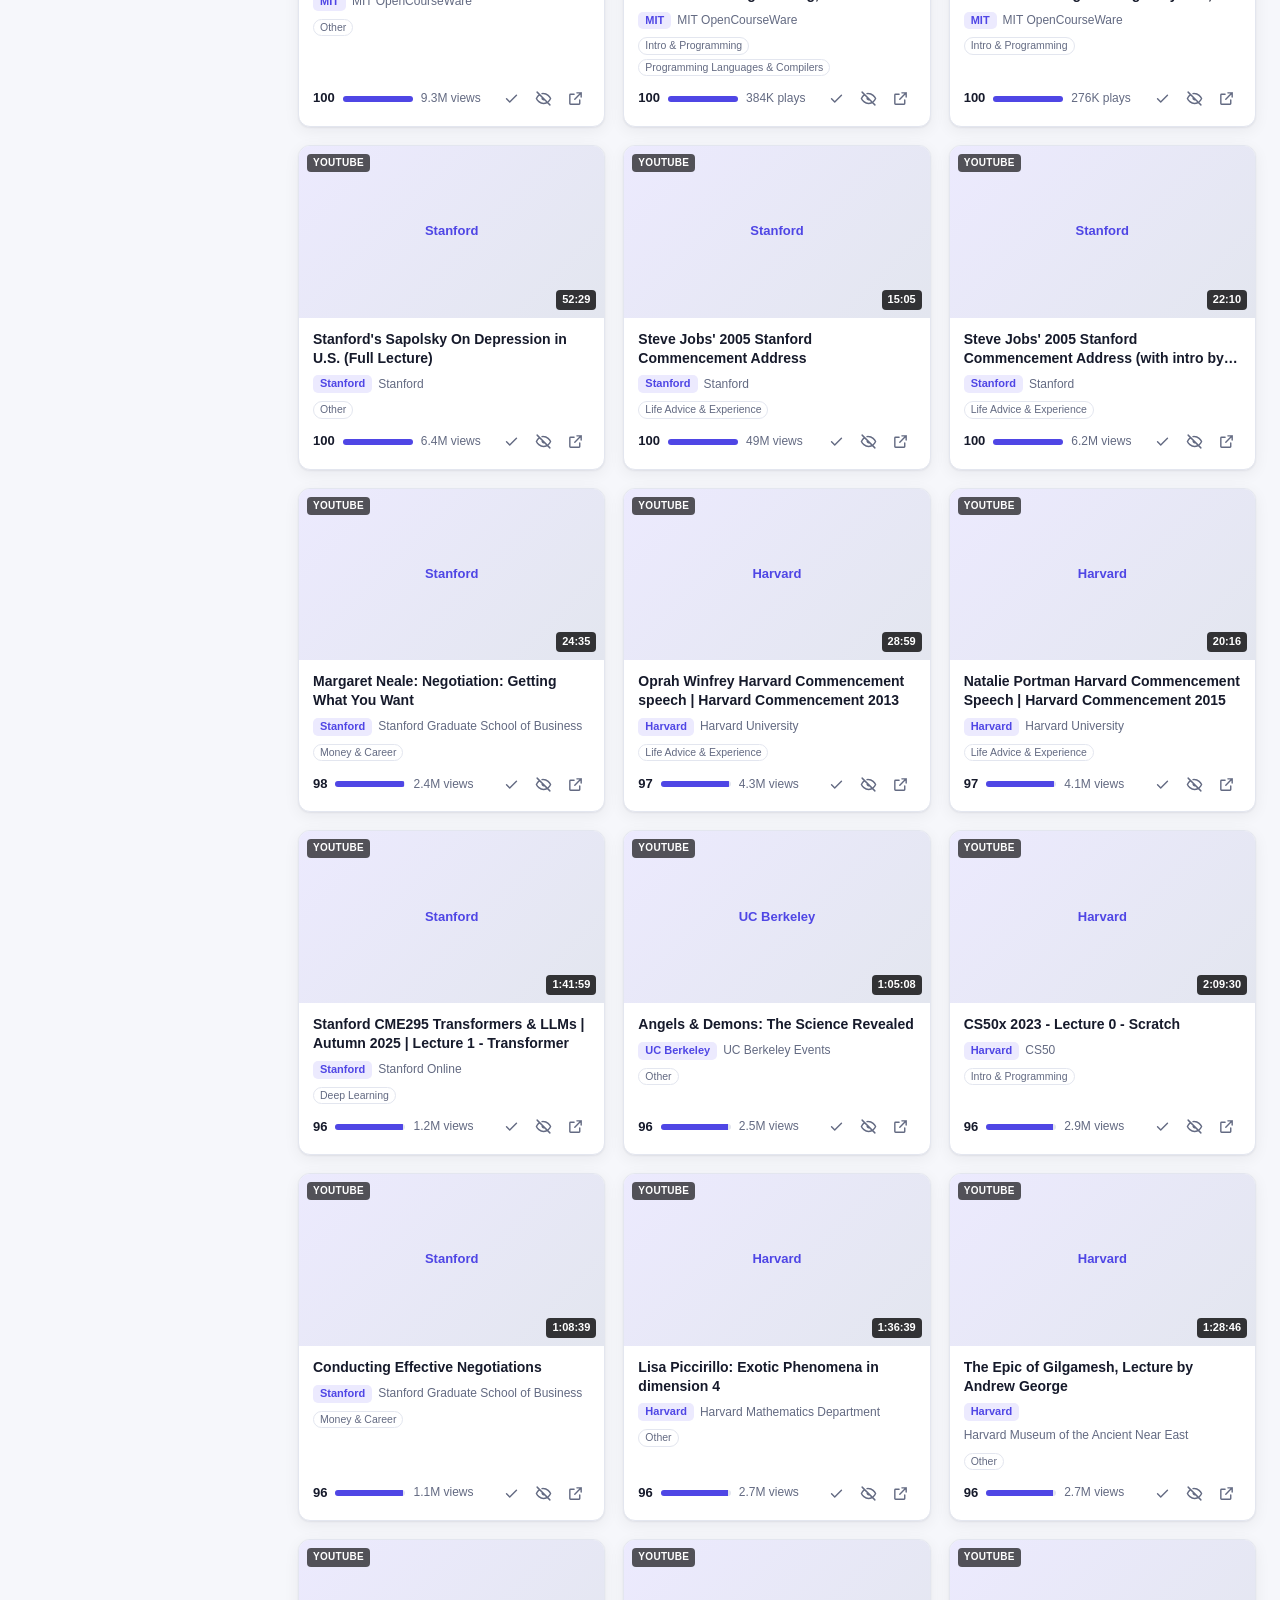
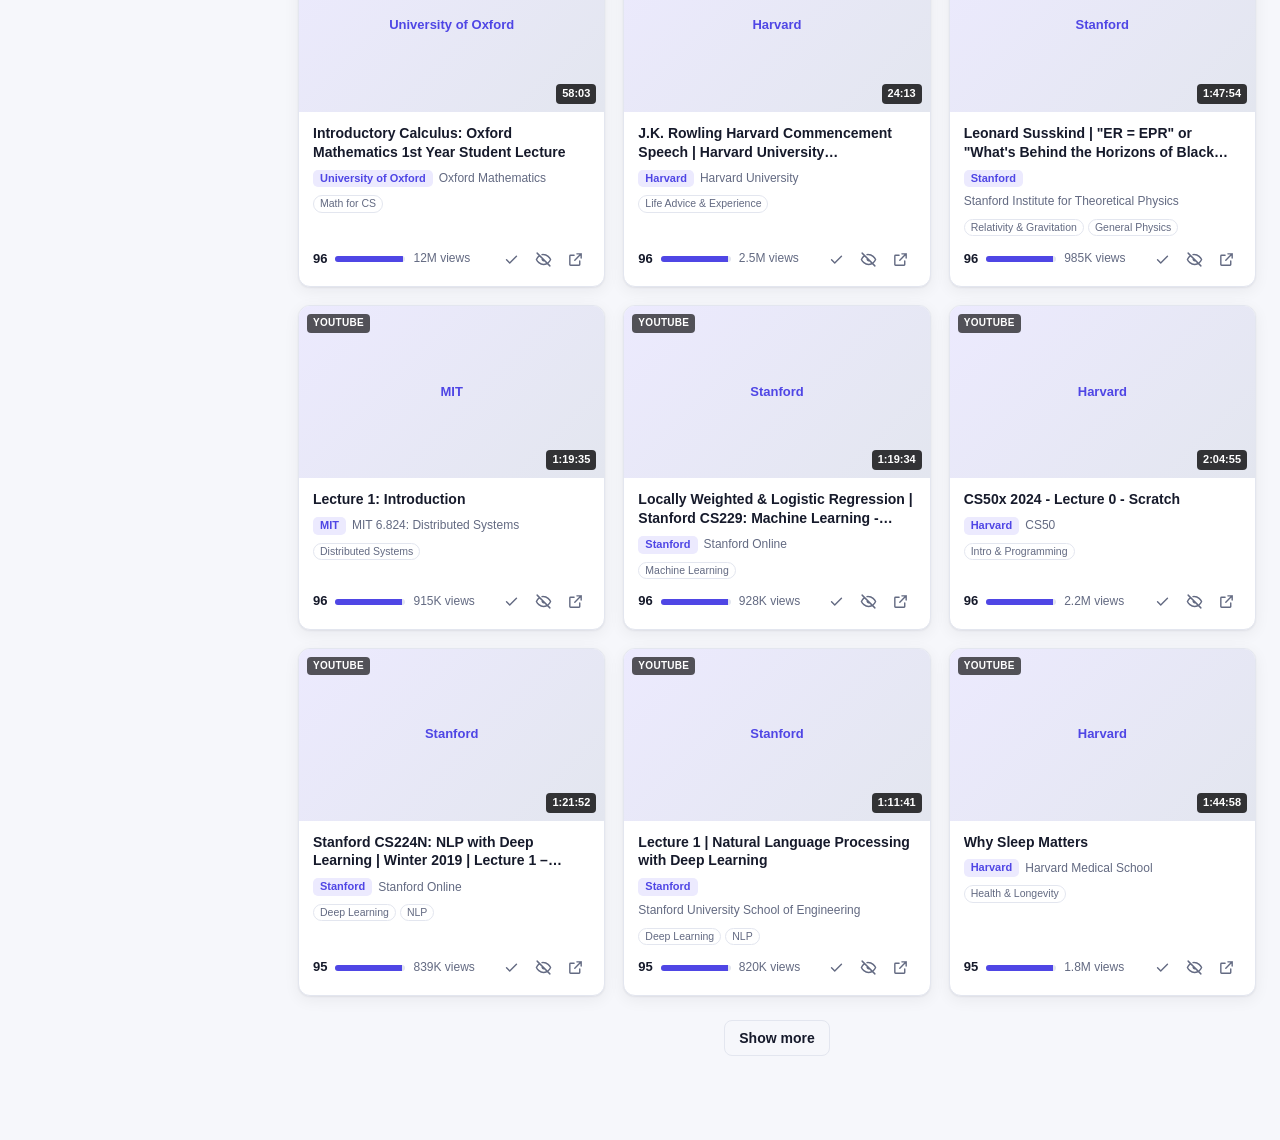
==== commit ca610bea: "Add physics and wisdom catalogs, collapsible catalog tree, design polish - Physics and Wisdom & Life" ====
--- a/site/index.html
+++ b/site/index.html
@@ -4,7 +4,7 @@
 <meta charset="utf-8">
 <meta name="viewport" content="width=device-width, initial-scale=1">
 <meta name="referrer" content="strict-origin-when-cross-origin">
-<title>CS Lecture Finder</title>
+<title>Lecture Finder</title>
 <link rel="stylesheet" href="style.css">
 <link rel="icon" href="data:image/svg+xml,<svg xmlns='http://www.w3.org/2000/svg' viewBox='0 0 32 32'><rect width='32' height='32' rx='7' fill='%234f46e5'/><path d='M12 9l12 7-12 7z' fill='white'/></svg>">
 </head>
@@ -12,14 +12,14 @@
 <header class="top">
   <div class="brand">
     <span class="logo"><svg viewBox="0 0 32 32"><rect width="32" height="32" rx="8"/><path d="M12 9l12 7-12 7z"/></svg></span>
-    <div><strong>Lecture Finder</strong><small>free CS &amp; physics courses, ranked by quality</small></div>
+    <div><strong>Lecture Finder</strong><small>free CS, physics &amp; wisdom lectures, ranked by quality</small></div>
   </div>
   <form id="searchForm" class="search" autocomplete="off">
     <svg class="ico" viewBox="0 0 24 24"><circle cx="11" cy="11" r="7"/><path d="M20 20l-3.5-3.5"/></svg>
-    <input id="q" type="search" placeholder="Filter the library — e.g. compilers, 6.006, ipfs, transformers">
+    <input id="q" type="search" placeholder="Search the library — e.g. compilers, quantum, stoicism">
   </form>
   <div class="top-actions">
-    <span class="pill" id="snapshotPill" title="This is a static snapshot. Your watch history is stored in this browser only."></span>
+    <button id="catalogBtn" class="pill" title="Switch catalog"></button>
   </div>
 </header>
 
@@ -34,14 +34,6 @@
 
 <div class="layout" id="layout">
   <aside class="side" id="side">
-    <section>
-      <h4>Field</h4>
-      <select id="fieldSel">
-        <option value="">All fields</option>
-        <option value="cs">Computer Science</option>
-        <option value="physics">Physics</option>
-      </select>
-    </section>
     <section>
       <h4>Quality = origin + views</h4>
       <div class="weight">
@@ -72,7 +64,7 @@
       </select>
     </section>
     <section>
-      <h4>Topics</h4>
+      <h4>Catalog &amp; topics</h4>
       <div id="topicList" class="topics"></div>
     </section>
     <p class="hint" id="libStats"></p>
@@ -80,7 +72,7 @@
   </aside>
 
   <main id="main">
-    <div id="grid" class="grid"></div>
+    <div id="grid" class="grid"><div class="empty">Loading the library…</div></div>
     <div class="more"><button id="moreBtn" class="btn ghost hidden">Show more</button></div>
   </main>
 </div>
--- a/site/style.css
+++ b/site/style.css
@@ -2,7 +2,7 @@
   --bg: #f6f7fb; --panel: #ffffff; --ink: #161a2b; --muted: #636a82; --line: #e3e6ef;
   --accent: #4f46e5; --accent-ink: #fff; --accent-soft: #eceafe; --good: #10915a; --warn: #b7791f;
   --shadow: 0 1px 2px rgba(20,24,40,.06), 0 4px 16px rgba(20,24,40,.06);
-  --radius: 12px;
+  --radius: 12px; --radius-s: 8px; --radius-l: 16px;
   color-scheme: light;
 }
 @media (prefers-color-scheme: dark) {
@@ -36,7 +36,7 @@
 .top-actions { display: flex; gap: 8px; align-items: center; }
 
 .btn { border: 1px solid var(--accent); background: var(--accent); color: var(--accent-ink);
-  padding: 7px 14px; border-radius: 8px; cursor: pointer; font-weight: 600; white-space: nowrap;
+  padding: 7px 14px; border-radius: var(--radius-s); cursor: pointer; font-weight: 600; white-space: nowrap;
   text-decoration: none; display: inline-flex; align-items: center; gap: 6px; }
 .btn:hover { filter: brightness(1.08); }
 .btn.ghost { background: transparent; color: var(--ink); border-color: var(--line); }
@@ -44,7 +44,10 @@
 .btn:disabled { opacity: .5; cursor: default; }
 
 .pill { display: inline-flex; align-items: center; gap: 8px; padding: 6px 12px; border-radius: 999px;
-  background: var(--accent-soft); color: var(--accent); font-size: 12px; font-weight: 600; max-width: 340px; }
+  background: var(--accent-soft); color: var(--accent); font-size: 12px; font-weight: 600; max-width: 340px;
+  border: 1px solid transparent; }
+button.pill { cursor: pointer; font: inherit; font-size: 12px; font-weight: 700; }
+button.pill:hover { border-color: var(--accent); }
 .pill span:last-child { overflow: hidden; text-overflow: ellipsis; white-space: nowrap; }
 .spinner { width: 12px; height: 12px; border-radius: 50%; border: 2px solid currentColor;
   border-right-color: transparent; animation: spin .8s linear infinite; flex: none; }
@@ -75,6 +78,14 @@
 .topics button:hover { background: var(--accent-soft); }
 .topics button.active { background: var(--accent); color: var(--accent-ink); }
 .topics button small { color: inherit; opacity: .6; }
+.topics button.group { font-weight: 700; margin-top: 10px; }
+.topics button.sub { font-size: 13px; margin-left: 10px; padding-left: 12px;
+  border-left: 2px solid var(--line); border-radius: 0 var(--radius-s) var(--radius-s) 0; }
+.topics button.sub.active, .topics button.sub:hover { border-left-color: var(--accent); }
+
+/* catalog tree chevrons */
+.topics .tw { display: inline-block; width: 18px; color: var(--muted); }
+.topics button.active .tw { color: inherit; }
 
 .banner { background: var(--panel); border: 1px solid var(--line); border-radius: var(--radius);
   padding: 16px 18px; margin-bottom: 18px; box-shadow: var(--shadow); }
@@ -127,8 +138,9 @@
 
 /* modal / player */
 .modal { position: fixed; inset: 0; z-index: 50; background: rgba(6,8,15,.72); display: flex; align-items: flex-start; justify-content: center; padding: 4vh 16px; overflow-y: auto; }
-.modal-card { position: relative; background: var(--panel); border-radius: 14px; width: min(1100px, 100%); box-shadow: 0 20px 60px rgba(0,0,0,.4); overflow: hidden; }
+.modal-card { position: relative; background: var(--panel); border-radius: var(--radius-l); width: min(1100px, 100%); box-shadow: 0 20px 60px rgba(0,0,0,.4); overflow: hidden; }
 .modal-card.small { width: min(520px, 100%); padding: 22px; }
+.modal-card.small h3 { margin: 0 0 4px; }
 .modal-card.small input { width: 100%; padding: 9px 10px; border-radius: 8px; border: 1px solid var(--line); background: var(--bg); margin: 8px 0 14px; }
 .modal-card .row { display: flex; justify-content: flex-end; }
 .close { position: absolute; top: 8px; right: 10px; z-index: 3; width: 34px; height: 34px; border-radius: 50%; border: 0; background: rgba(0,0,0,.55); color: #fff; font-size: 22px; cursor: pointer; line-height: 1; }
@@ -162,6 +174,9 @@
 
 .toast { position: fixed; bottom: 20px; left: 50%; transform: translateX(-50%); background: var(--ink); color: var(--panel); padding: 10px 16px; border-radius: 10px; z-index: 80; font-weight: 600; box-shadow: var(--shadow); }
 
+@media (max-width: 900px), (max-height: 540px) {
+  .top { position: static; }
+}
 @media (max-width: 900px) {
   .top { flex-wrap: wrap; padding: 10px 16px; }
   .brand { min-width: 0; }
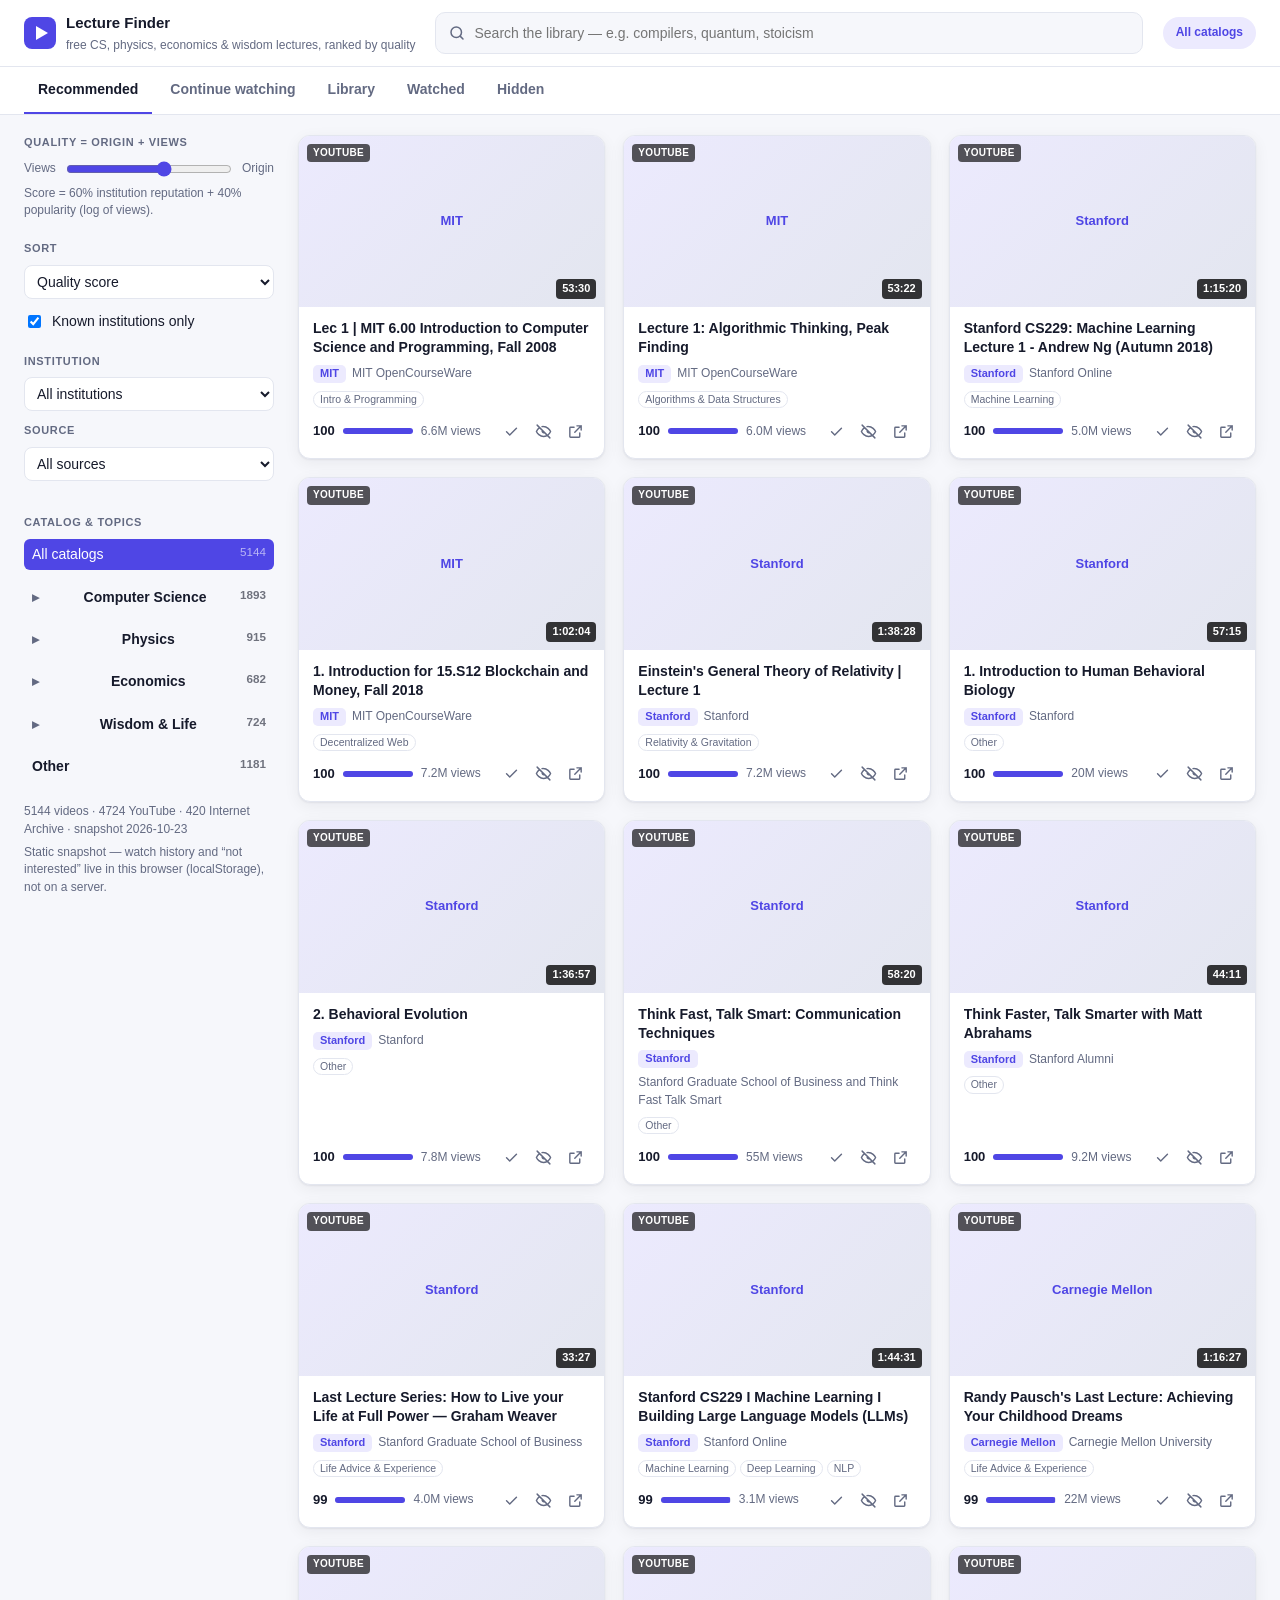
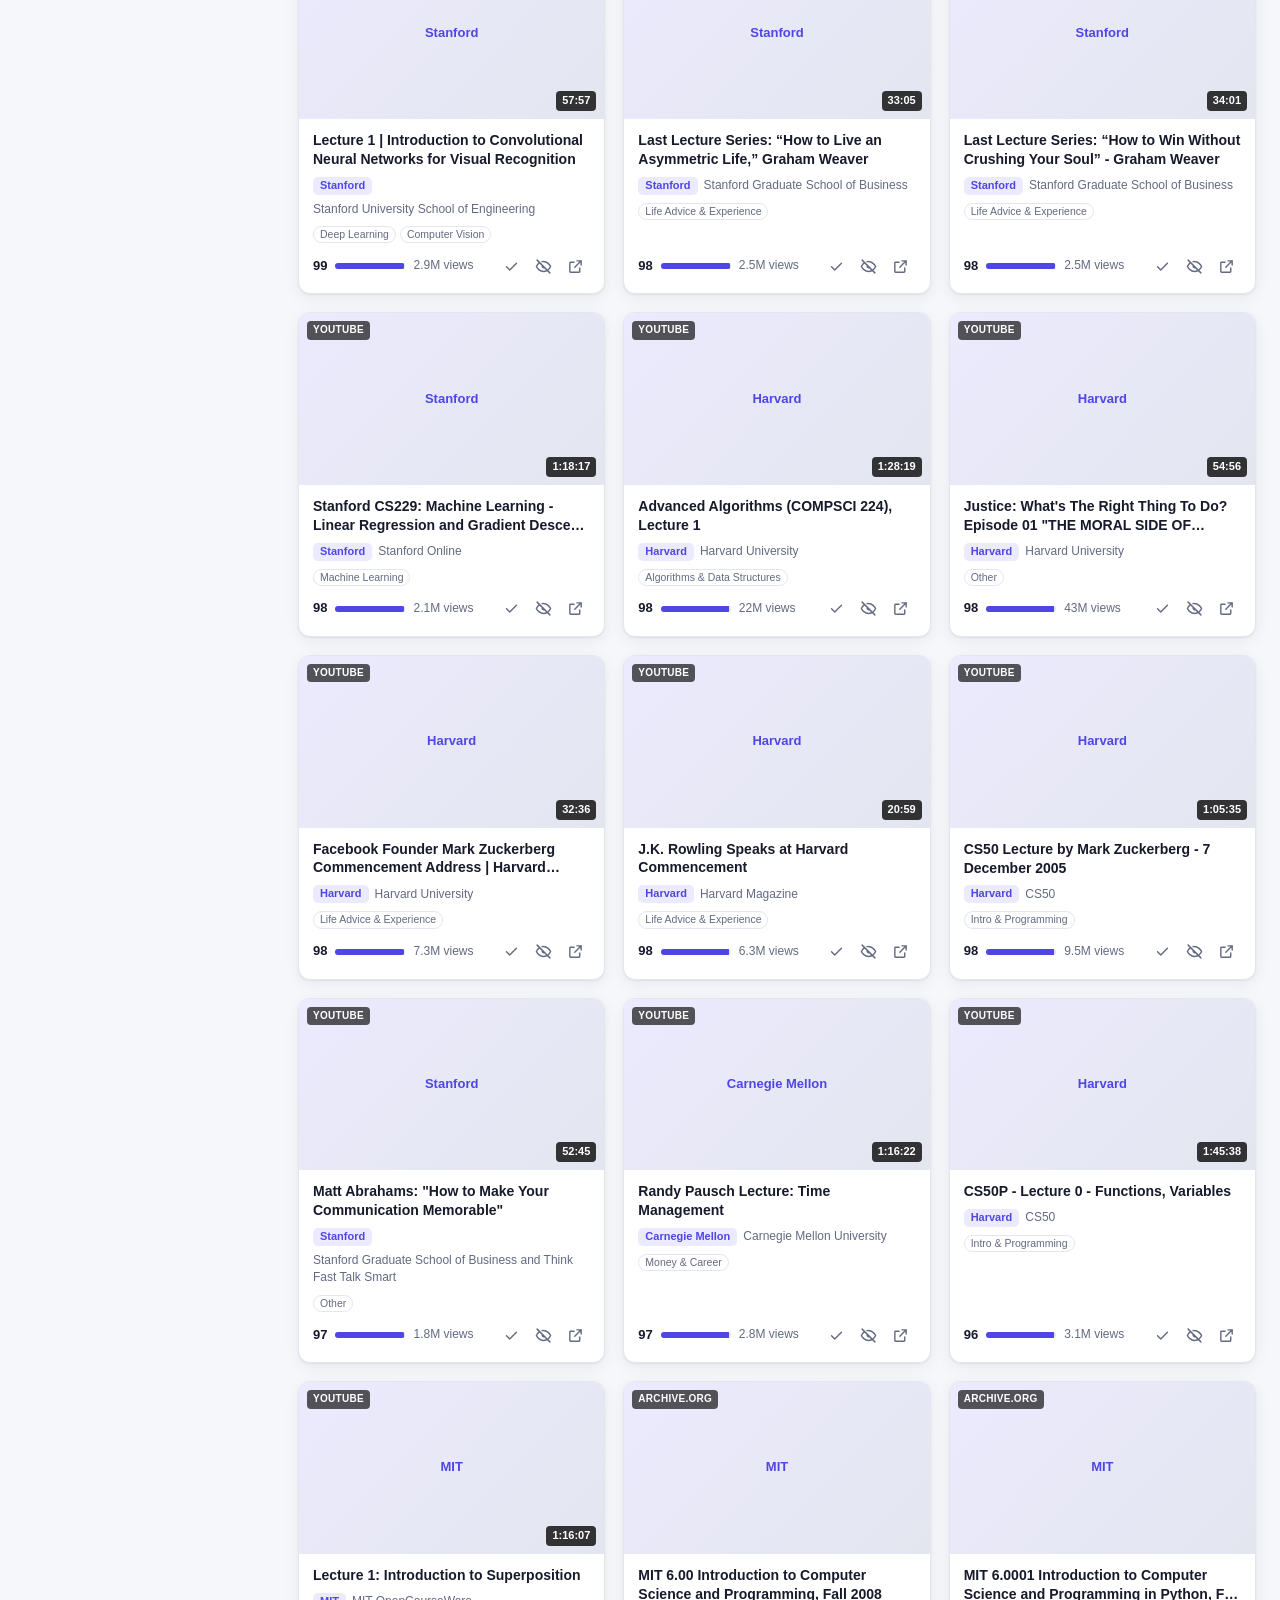
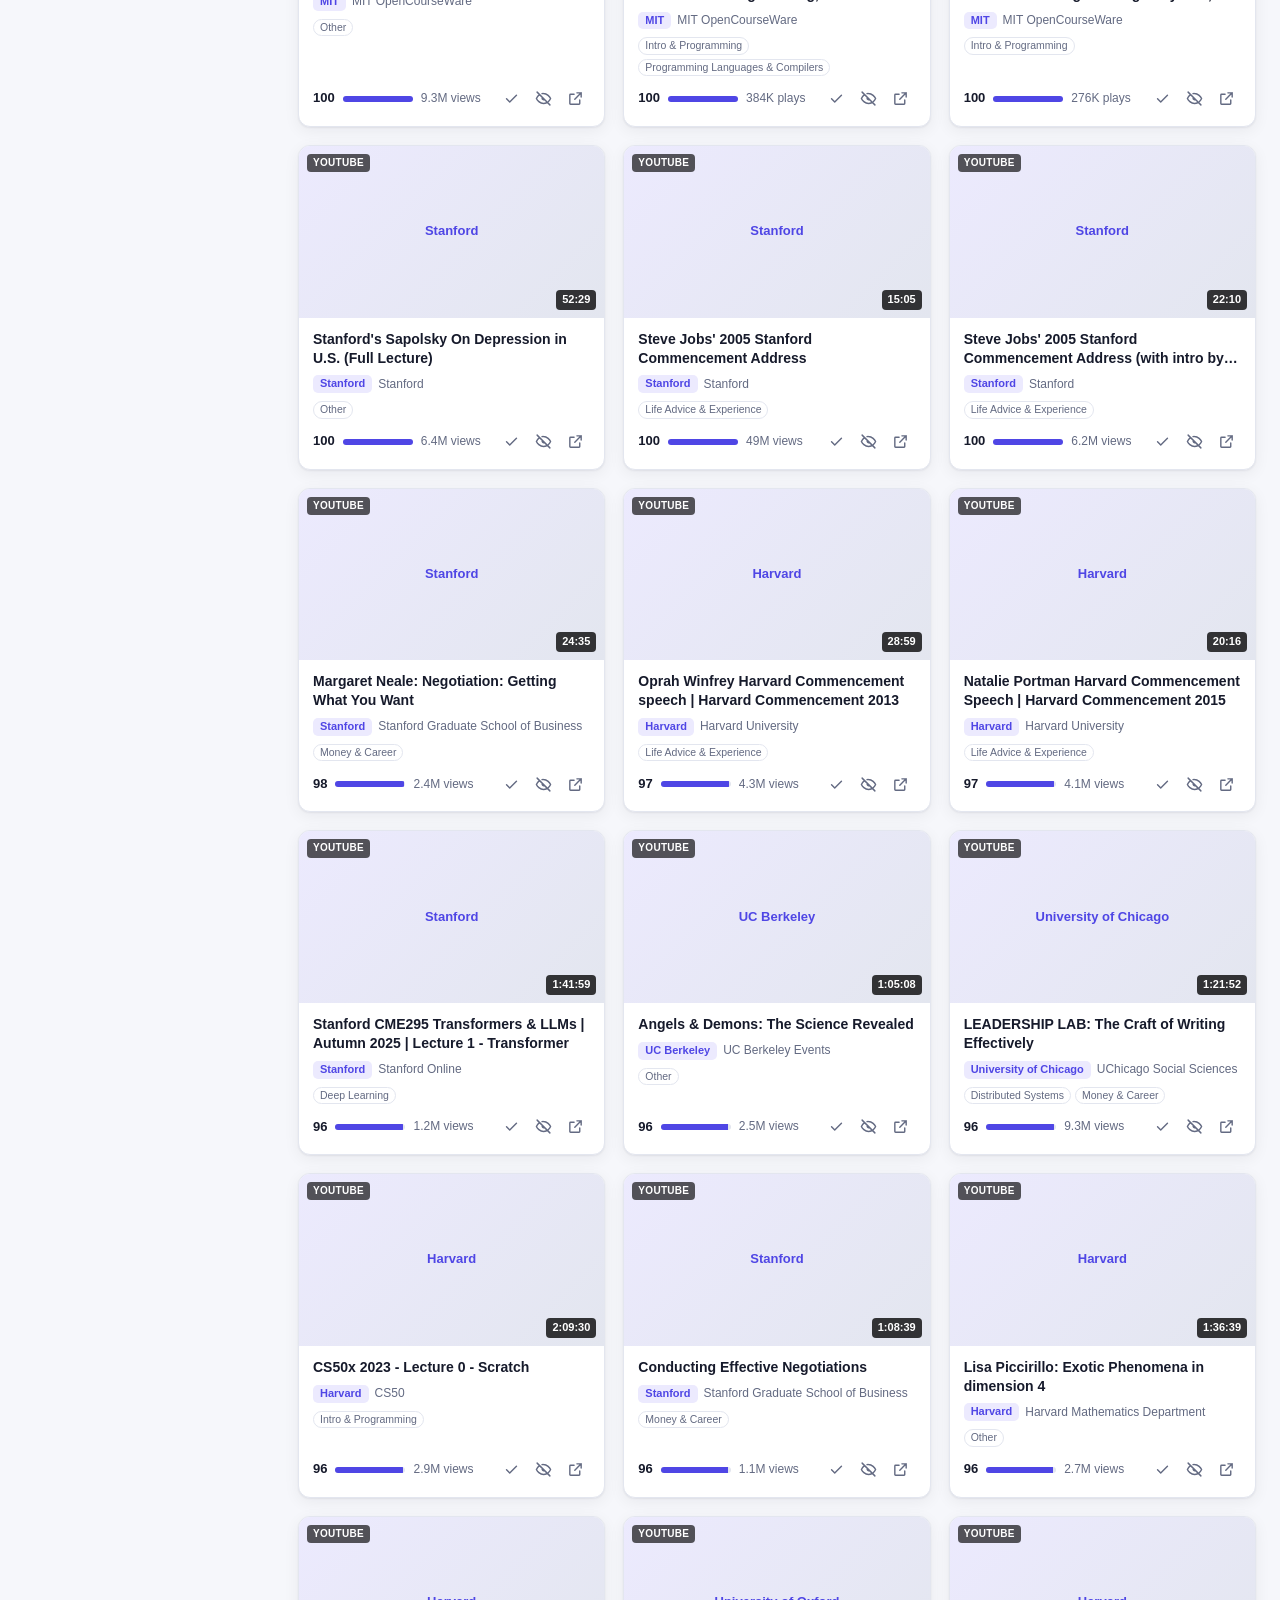
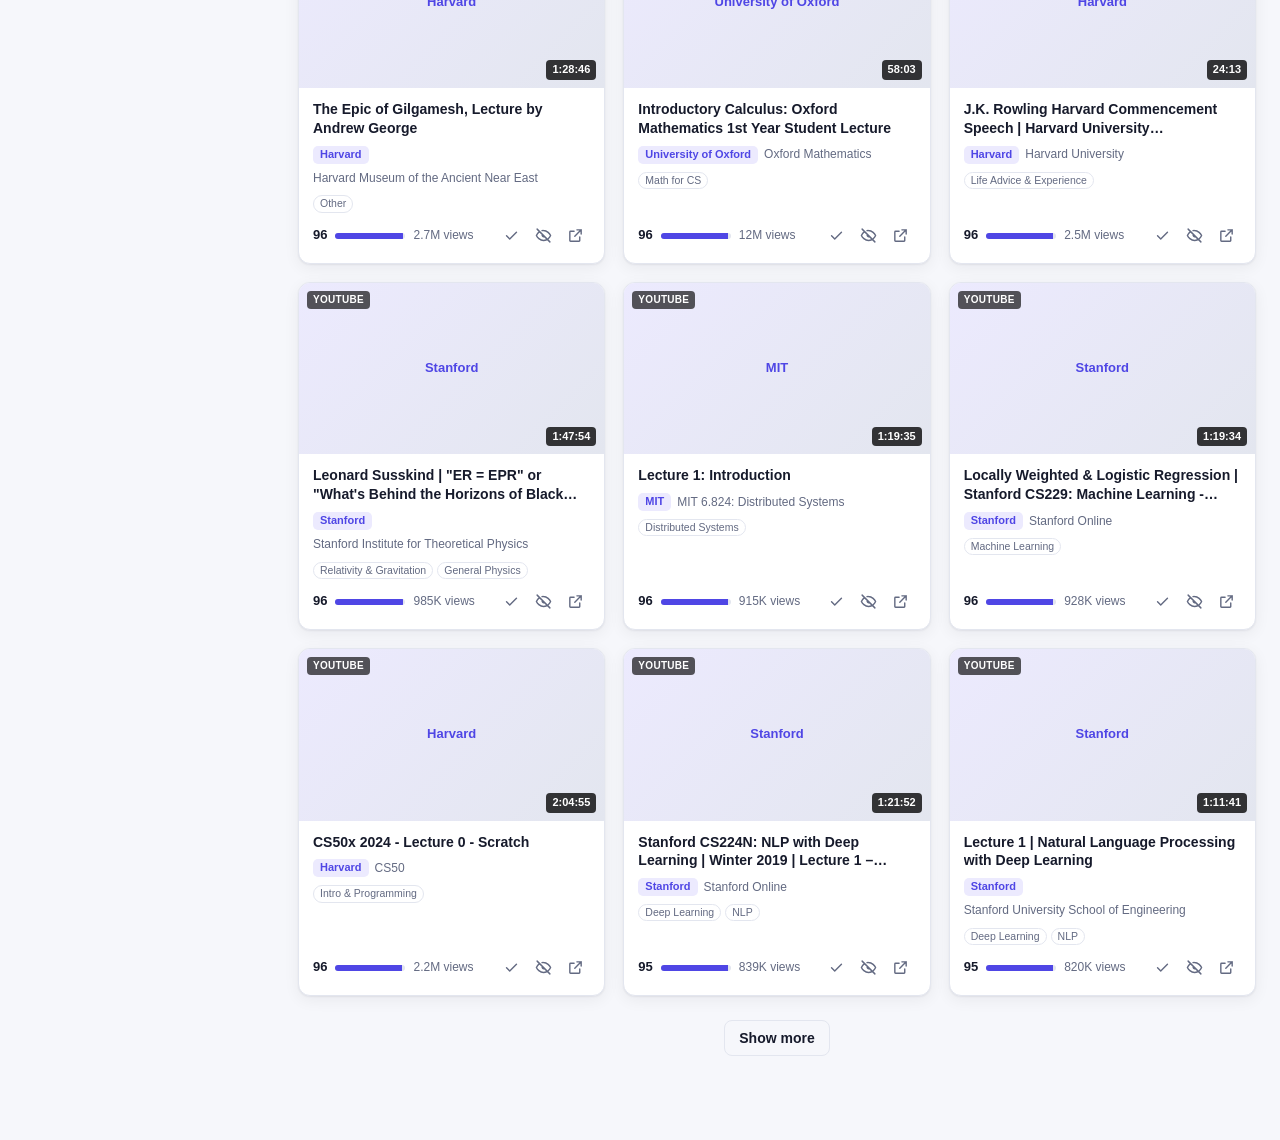
==== commit 6eaee397: "Add economics catalog - Economics field with seven topic rubrics and crawl queries - Wisdom topic Ec" ====
--- a/site/index.html
+++ b/site/index.html
@@ -12,7 +12,7 @@
 <header class="top">
   <div class="brand">
     <span class="logo"><svg viewBox="0 0 32 32"><rect width="32" height="32" rx="8"/><path d="M12 9l12 7-12 7z"/></svg></span>
-    <div><strong>Lecture Finder</strong><small>free CS, physics &amp; wisdom lectures, ranked by quality</small></div>
+    <div><strong>Lecture Finder</strong><small>free CS, physics, economics &amp; wisdom lectures, ranked by quality</small></div>
   </div>
   <form id="searchForm" class="search" autocomplete="off">
     <svg class="ico" viewBox="0 0 24 24"><circle cx="11" cy="11" r="7"/><path d="M20 20l-3.5-3.5"/></svg>
